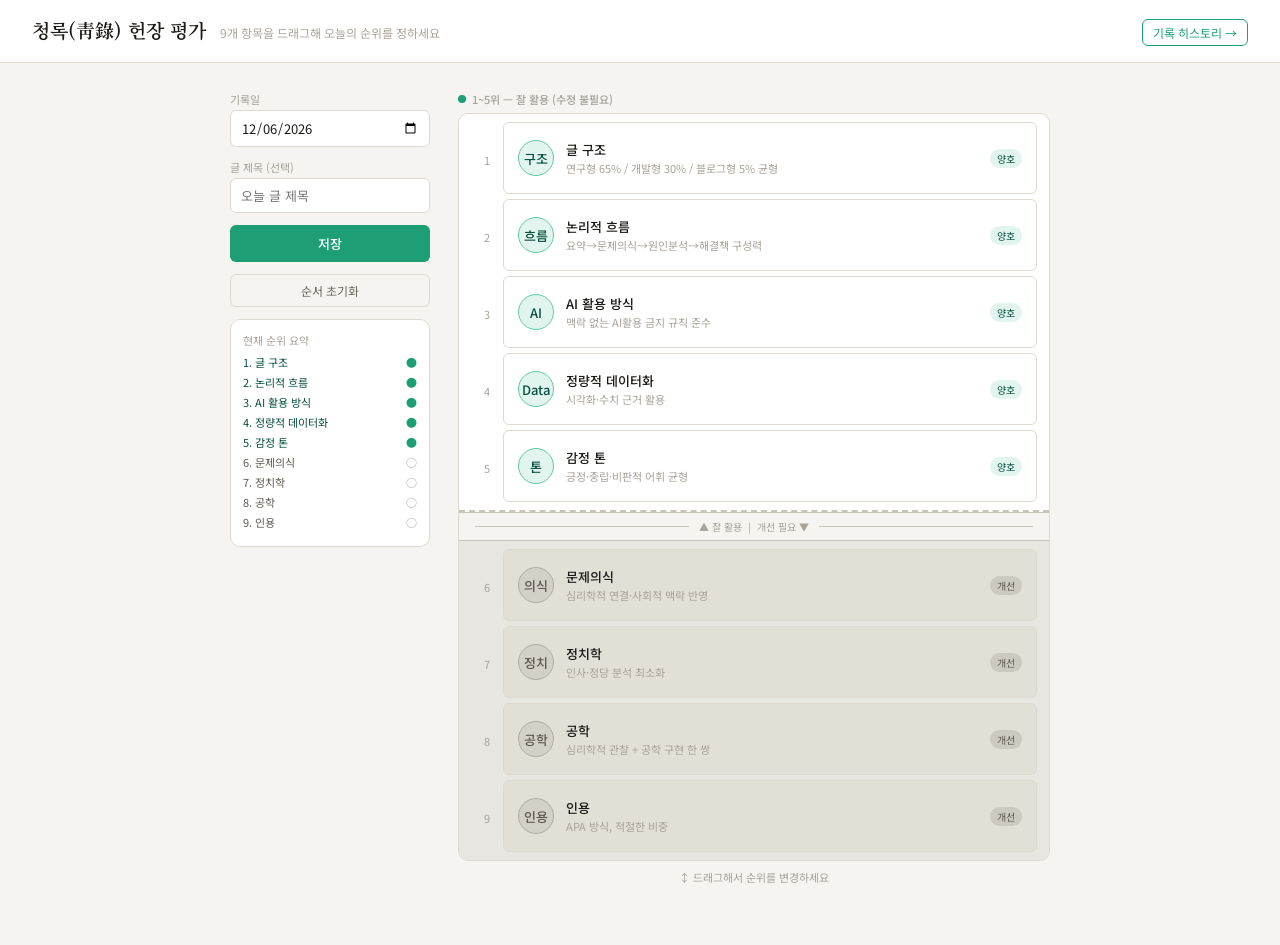
==== velog/index.html @ e528b118 "[FEAT] make interactive vertical ranking board for Velog" ====
<!DOCTYPE html>
<html lang="ko">
<head>
<meta charset="UTF-8">
<meta name="viewport" content="width=device-width, initial-scale=1.0">
<title>청록(靑錄) 헌장 평가 일지</title>
<link href="https://fonts.googleapis.com/css2?family=Noto+Serif+KR:wght@400;600&family=Noto+Sans+KR:wght@300;400;500&display=swap" rel="stylesheet">
<style>
:root {
  --bg: #f5f4f0;
  --surface-top: #ffffff;
  --surface-bot: #e8e6e0;
  --border: #ddd9d0;
  --border2: #bfb9ae;
  --text: #1c1a17;
  --text2: #6b665e;
  --text3: #a8a29a;
  --teal: #1D9E75;
  --teal-bg: #E1F5EE;
  --teal-dk: #085041;
  --gray-bg: #e2dfd7;
  --gray-dk: #5f5a52;
  --divider: #c9c4ba;
  --rank-w: 32px;
  --card-h: 72px;
  --r: 10px;
  --r-sm: 6px;
}

* { box-sizing: border-box; margin: 0; padding: 0; }

body {
  font-family: 'Noto Sans KR', sans-serif;
  background: var(--bg);
  color: var(--text);
  min-height: 100vh;
}

header {
  background: #fff;
  border-bottom: 1px solid var(--border);
  padding: 16px 32px;
  display: flex;
  align-items: baseline;
  gap: 14px;
}
header h1 {
  font-family: 'Noto Serif KR', serif;
  font-size: 19px;
  font-weight: 600;
}
header span { font-size: 12px; color: var(--text3); }
header a {
  margin-left: auto;
  font-size: 12px;
  color: var(--teal);
  text-decoration: none;
  border: 1px solid var(--teal);
  padding: 4px 10px;
  border-radius: var(--r-sm);
}
header a:hover { background: var(--teal-bg); }

.layout {
  display: flex;
  gap: 28px;
  max-width: 860px;
  margin: 0 auto;
  padding: 28px 20px 60px;
  align-items: flex-start;
}

/* ── Left: controls ── */
.sidebar {
  flex: 0 0 200px;
  display: flex;
  flex-direction: column;
  gap: 12px;
  position: sticky;
  top: 28px;
}
.sidebar label {
  font-size: 11px;
  color: var(--text3);
  display: block;
  margin-bottom: 3px;
}
.sidebar input {
  width: 100%;
  padding: 7px 10px;
  border: 1px solid var(--border);
  border-radius: var(--r-sm);
  font-size: 13px;
  font-family: 'Noto Sans KR', sans-serif;
  background: #fff;
  color: var(--text);
}
.sidebar input:focus { outline: none; border-color: var(--teal); }
.btn-save {
  width: 100%;
  padding: 9px;
  background: var(--teal);
  color: #fff;
  border: none;
  border-radius: var(--r-sm);
  font-size: 13px;
  font-weight: 500;
  font-family: 'Noto Sans KR', sans-serif;
  cursor: pointer;
  transition: background 0.12s;
}
.btn-save:hover { background: #178c64; }
.btn-save:disabled { background: var(--border2); cursor: not-allowed; }
.btn-reset {
  width: 100%;
  padding: 7px;
  background: transparent;
  color: var(--text2);
  border: 1px solid var(--border);
  border-radius: var(--r-sm);
  font-size: 12px;
  font-family: 'Noto Sans KR', sans-serif;
  cursor: pointer;
}
.btn-reset:hover { background: var(--surface-bot); }

.status {
  font-size: 11px;
  padding: 7px 10px;
  border-radius: var(--r-sm);
  display: none;
  line-height: 1.5;
}
.status.ok  { display: block; background: var(--teal-bg); color: var(--teal-dk); }
.status.err { display: block; background: #FAECE7; color: #712B13; }

.score-summary {
  background: #fff;
  border: 1px solid var(--border);
  border-radius: var(--r);
  padding: 12px;
}
.score-summary .s-label { font-size: 11px; color: var(--text3); margin-bottom: 6px; }
.score-row { display: flex; justify-content: space-between; align-items: center; margin-bottom: 4px; }
.score-name { font-size: 11px; color: var(--text2); }
.score-val  { font-size: 11px; font-weight: 500; color: var(--text); }

/* ── Right: puzzle board ── */
.board-wrap { flex: 1; min-width: 0; }

.zone-tag {
  font-size: 11px;
  font-weight: 500;
  display: flex;
  align-items: center;
  gap: 6px;
  margin-bottom: 6px;
  color: var(--text3);
}
.dot-tag {
  width: 8px; height: 8px; border-radius: 50%;
}
.dot-tag.good { background: var(--teal); }
.dot-tag.bad  { background: var(--border2); }

.board {
  border-radius: var(--r);
  overflow: hidden;
  border: 1px solid var(--border);
}

/* top zone: white */
.zone-top {
  background: var(--surface-top);
  border-bottom: 2px dashed var(--divider);
}
/* bottom zone: gray */
.zone-bot {
  background: var(--surface-bot);
}

.zone-inner {
  padding: 8px 12px;
  min-height: 10px;
}

/* Divider label */
.divider-label {
  display: flex;
  align-items: center;
  gap: 10px;
  padding: 6px 16px;
  background: var(--bg);
  border-top: 1px solid var(--divider);
  border-bottom: 1px solid var(--divider);
}
.divider-line { flex: 1; height: 1px; background: var(--divider); }
.divider-text { font-size: 10px; color: var(--text3); white-space: nowrap; }

/* rank axis on left */
.rank-row {
  display: flex;
  align-items: center;
  gap: 0;
  margin-bottom: 5px;
  position: relative;
}
.rank-row:last-child { margin-bottom: 0; }

.rank-num {
  width: var(--rank-w);
  flex-shrink: 0;
  font-size: 11px;
  color: var(--text3);
  text-align: center;
  font-variant-numeric: tabular-nums;
  padding-top: 4px;
}

/* card */
.card {
  flex: 1;
  min-height: var(--card-h);
  border-radius: var(--r-sm);
  border: 1px solid var(--border);
  background: inherit;
  padding: 10px 14px;
  cursor: grab;
  user-select: none;
  transition: border-color 0.12s, box-shadow 0.12s, transform 0.08s;
  display: flex;
  align-items: center;
  gap: 12px;
}
.card:hover { border-color: var(--border2); }
.card.dragging { opacity: 0.35; cursor: grabbing; transform: scale(0.97); }
.card.drag-over { border-color: var(--teal); box-shadow: 0 0 0 2px rgba(29,158,117,0.2); }

.zone-top .card { background: #fff; }
.zone-bot .card { background: var(--gray-bg); }

.card-orb {
  width: 36px; height: 36px;
  border-radius: 50%;
  flex-shrink: 0;
  display: flex;
  align-items: center;
  justify-content: center;
  font-size: 13px;
  font-weight: 500;
  border: 1.5px solid var(--border2);
}
.zone-top .card-orb { background: var(--teal-bg); color: var(--teal-dk); border-color: #5DCAA5; }
.zone-bot .card-orb { background: #d3d0c8; color: var(--gray-dk); border-color: #b0aba2; }

.card-text { flex: 1; min-width: 0; }
.card-name { font-size: 13px; font-weight: 500; color: var(--text); margin-bottom: 2px; }
.card-desc { font-size: 11px; color: var(--text3); line-height: 1.4; }

.card-badge {
  font-size: 10px;
  padding: 2px 7px;
  border-radius: 20px;
  white-space: nowrap;
  flex-shrink: 0;
}
.zone-top .card-badge { background: var(--teal-bg); color: var(--teal-dk); }
.zone-bot .card-badge { background: #ccc9c1; color: var(--gray-dk); }

/* ghost placeholder */
.ghost-placeholder {
  flex: 1;
  min-height: var(--card-h);
  border-radius: var(--r-sm);
  border: 1.5px dashed var(--teal);
  background: rgba(29,158,117,0.05);
}

/* hint */
.drag-hint {
  text-align: center;
  font-size: 11px;
  color: var(--text3);
  margin-top: 8px;
}
</style>
</head>
<body>

<header>
  <h1>청록(靑錄) 헌장 평가</h1>
  <span>9개 항목을 드래그해 오늘의 순위를 정하세요</span>
  <a href="history.html">기록 히스토리 →</a>
</header>

<div class="layout">

  <!-- Sidebar -->
  <div class="sidebar">
    <div>
      <label>기록일</label>
      <input type="date" id="rec-date">
    </div>
    <div>
      <label>글 제목 (선택)</label>
      <input type="text" id="rec-title" placeholder="오늘 글 제목">
    </div>
    <button class="btn-save" id="btn-save" onclick="saveRecord()">저장</button>
    <button class="btn-reset" onclick="resetOrder()">순서 초기화</button>
    <div class="status" id="status"></div>

    <div class="score-summary" id="score-summary"></div>
  </div>

  <!-- Board -->
  <div class="board-wrap">
    <div class="zone-tag">
      <span class="dot-tag good"></span> 1~5위 — 잘 활용 (수정 불필요)
    </div>

    <div class="board">
      <!-- top zone: ranks 1-5 -->
      <div class="zone-top" id="zone-top">
        <div class="zone-inner" id="inner-top"></div>
      </div>

      <!-- divider -->
      <div class="divider-label">
        <div class="divider-line"></div>
        <span class="divider-text">▲ 잘 활용 &nbsp;|&nbsp; 개선 필요 ▼</span>
        <div class="divider-line"></div>
      </div>

      <!-- bot zone: ranks 6-9 -->
      <div class="zone-bot" id="zone-bot">
        <div class="zone-inner" id="inner-bot"></div>
      </div>
    </div>

    <div class="drag-hint">↕ 드래그해서 순위를 변경하세요</div>
  </div>

</div>

<script>
const ITEMS = [
  { id:'structure',   name:'글 구조',       desc:'연구형 65% / 개발형 30% / 블로그형 5% 균형' },
  { id:'logic',       name:'논리적 흐름',    desc:'요약→문제의식→원인분석→해결책 구성력' },
  { id:'ai',          name:'AI 활용 방식',   desc:'맥락 없는 AI활용 금지 규칙 준수' },
  { id:'data',        name:'정량적 데이터화', desc:'시각화·수치 근거 활용' },
  { id:'tone',        name:'감정 톤',        desc:'긍정·중립·비판적 어휘 균형' },
  { id:'problem',     name:'문제의식',       desc:'심리학적 연결·사회적 맥락 반영' },
  { id:'politics',    name:'정치학',         desc:'인사·정당 분석 최소화' },
  { id:'engineering', name:'공학',           desc:'심리학적 관찰 + 공학 구현 한 쌍' },
  { id:'citation',    name:'인용',           desc:'APA 방식, 적절한 비중' },
];

let order = ITEMS.map(i => i.id);
let dragId = null;
let dragOverId = null;

const ABBR = {
  structure:'구조', logic:'흐름', ai:'AI', data:'Data',
  tone:'톤', problem:'의식', politics:'정치', engineering:'공학', citation:'인용'
};

/* ── render ─────────────────────────── */
function render() {
  document.getElementById('inner-top').innerHTML = '';
  document.getElementById('inner-bot').innerHTML = '';

  order.forEach((id, idx) => {
    const item = ITEMS.find(i => i.id === id);
    const rank = idx + 1;
    const isTop = rank <= 5;
    const zone = isTop ? 'top' : 'bot';
    const inner = document.getElementById('inner-' + zone);

    const row = document.createElement('div');
    row.className = 'rank-row';

    const numEl = document.createElement('div');
    numEl.className = 'rank-num';
    numEl.textContent = rank;

    const card = document.createElement('div');
    card.className = 'card';
    card.draggable = true;
    card.dataset.id = id;

    const orb = document.createElement('div');
    orb.className = 'card-orb';
    orb.textContent = ABBR[id] || id.slice(0,2);

    const txt = document.createElement('div');
    txt.className = 'card-text';
    txt.innerHTML = `<div class="card-name">${item.name}</div><div class="card-desc">${item.desc}</div>`;

    const badge = document.createElement('div');
    badge.className = 'card-badge';
    badge.textContent = isTop ? '양호' : '개선';

    card.appendChild(orb);
    card.appendChild(txt);
    card.appendChild(badge);

    /* drag events */
    card.addEventListener('dragstart', e => {
      dragId = id;
      setTimeout(() => card.classList.add('dragging'), 0);
      e.dataTransfer.effectAllowed = 'move';
    });
    card.addEventListener('dragend', () => {
      card.classList.remove('dragging');
      dragId = null;
      dragOverId = null;
      render();
    });
    card.addEventListener('dragover', e => {
      e.preventDefault();
      if (dragId && dragId !== id) {
        dragOverId = id;
        render();
      }
    });

    if (dragOverId === id && dragId && dragId !== id) {
      card.classList.add('drag-over');
    }

    card.addEventListener('drop', e => {
      e.preventDefault();
      if (!dragId || dragId === id) return;
      const fromIdx = order.indexOf(dragId);
      const toIdx   = order.indexOf(id);
      order.splice(fromIdx, 1);
      order.splice(toIdx, 0, dragId);
      dragId = null;
      dragOverId = null;
      render();
      updateSummary();
    });

    row.appendChild(numEl);
    row.appendChild(card);
    inner.appendChild(row);
  });

  updateSummary();
}

/* ── score summary ───────────────────── */
function updateSummary() {
  const el = document.getElementById('score-summary');
  el.innerHTML = `<div class="s-label">현재 순위 요약</div>` +
    order.map((id, i) => {
      const item = ITEMS.find(x => x.id === id);
      const rank = i + 1;
      const isTop = rank <= 5;
      return `<div class="score-row">
        <span class="score-name" style="color:${isTop ? 'var(--teal-dk)' : 'var(--gray-dk)'}">${rank}. ${item.name}</span>
        <span class="score-val" style="color:${isTop ? 'var(--teal)' : 'var(--text3)'}">${isTop ? '●' : '○'}</span>
      </div>`;
    }).join('');
}

/* ── save ────────────────────────────── */
async function saveRecord() {
  const date  = document.getElementById('rec-date').value;
  const title = document.getElementById('rec-title').value.trim();
  if (!date) { setStatus('날짜를 선택해 주세요.', 'err'); return; }

  const entry = {
    date, title,
    ranking: order.map((id, i) => ({
      rank: i + 1,
      id,
      name: ITEMS.find(x => x.id === id).name,
      zone: i < 5 ? 'good' : 'bad',
    })),
    savedAt: new Date().toISOString(),
  };

  const btn = document.getElementById('btn-save');
  btn.disabled = true;
  btn.textContent = '저장 중...';

  try {
    const res = await fetch('/api/records', {
      method: 'POST',
      headers: { 'Content-Type': 'application/json' },
      body: JSON.stringify(entry),
    });
    const json = await res.json();
    if (json.ok) {
      setStatus(`저장 완료 (총 ${json.total}개 기록)`, 'ok');
    } else {
      setStatus('저장 실패', 'err');
    }
  } catch(e) {
    setStatus('서버 연결 실패 — python server.py 실행 여부 확인', 'err');
  } finally {
    btn.disabled = false;
    btn.textContent = '저장';
  }
}

function setStatus(msg, type) {
  const el = document.getElementById('status');
  el.textContent = msg;
  el.className = 'status ' + type;
  if (type === 'ok') setTimeout(() => el.className = 'status', 3000);
}

function resetOrder() {
  order = ITEMS.map(i => i.id);
  render();
}

/* ── init ────────────────────────────── */
const today = new Date();
const pad = n => String(n).padStart(2, '0');
document.getElementById('rec-date').value =
  `${today.getFullYear()}-${pad(today.getMonth()+1)}-${pad(today.getDate())}`;

render();
</script>
</body>
</html>
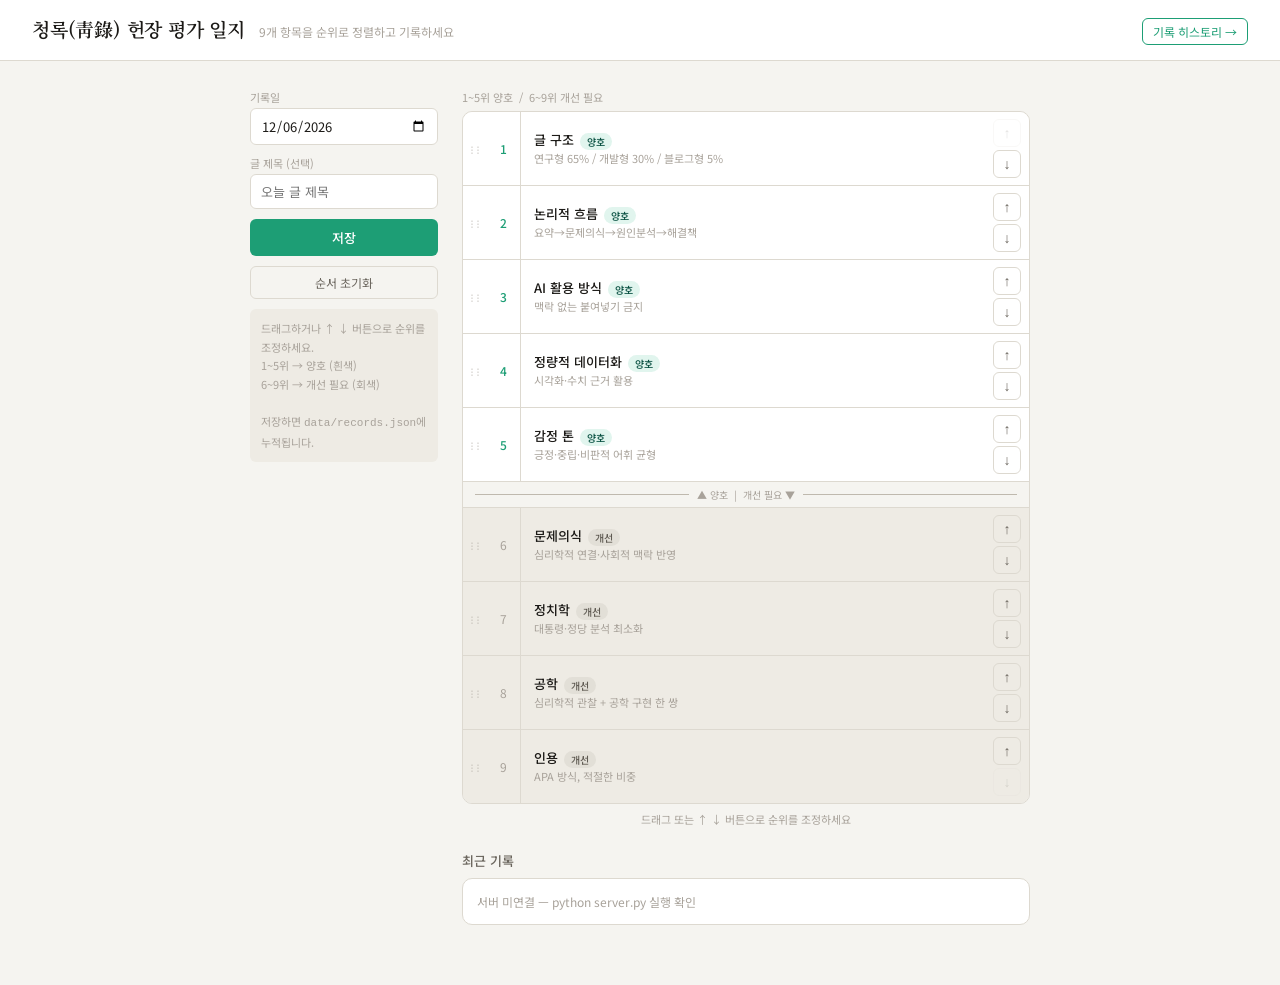
==== commit 21b06099: "[FEAT] add drag-and-drop reodering" ====
--- a/velog/index.html
+++ b/velog/index.html
@@ -1,529 +1,826 @@
-<!DOCTYPE html>
+<!doctype html>
 <html lang="ko">
-<head>
-<meta charset="UTF-8">
-<meta name="viewport" content="width=device-width, initial-scale=1.0">
-<title>청록(靑錄) 헌장 평가 일지</title>
-<link href="https://fonts.googleapis.com/css2?family=Noto+Serif+KR:wght@400;600&family=Noto+Sans+KR:wght@300;400;500&display=swap" rel="stylesheet">
-<style>
-:root {
-  --bg: #f5f4f0;
-  --surface-top: #ffffff;
-  --surface-bot: #e8e6e0;
-  --border: #ddd9d0;
-  --border2: #bfb9ae;
-  --text: #1c1a17;
-  --text2: #6b665e;
-  --text3: #a8a29a;
-  --teal: #1D9E75;
-  --teal-bg: #E1F5EE;
-  --teal-dk: #085041;
-  --gray-bg: #e2dfd7;
-  --gray-dk: #5f5a52;
-  --divider: #c9c4ba;
-  --rank-w: 32px;
-  --card-h: 72px;
-  --r: 10px;
-  --r-sm: 6px;
-}
-
-* { box-sizing: border-box; margin: 0; padding: 0; }
-
-body {
-  font-family: 'Noto Sans KR', sans-serif;
-  background: var(--bg);
-  color: var(--text);
-  min-height: 100vh;
-}
-
-header {
-  background: #fff;
-  border-bottom: 1px solid var(--border);
-  padding: 16px 32px;
-  display: flex;
-  align-items: baseline;
-  gap: 14px;
-}
-header h1 {
-  font-family: 'Noto Serif KR', serif;
-  font-size: 19px;
-  font-weight: 600;
-}
-header span { font-size: 12px; color: var(--text3); }
-header a {
-  margin-left: auto;
-  font-size: 12px;
-  color: var(--teal);
-  text-decoration: none;
-  border: 1px solid var(--teal);
-  padding: 4px 10px;
-  border-radius: var(--r-sm);
-}
-header a:hover { background: var(--teal-bg); }
-
-.layout {
-  display: flex;
-  gap: 28px;
-  max-width: 860px;
-  margin: 0 auto;
-  padding: 28px 20px 60px;
-  align-items: flex-start;
-}
-
-/* ── Left: controls ── */
-.sidebar {
-  flex: 0 0 200px;
-  display: flex;
-  flex-direction: column;
-  gap: 12px;
-  position: sticky;
-  top: 28px;
-}
-.sidebar label {
-  font-size: 11px;
-  color: var(--text3);
-  display: block;
-  margin-bottom: 3px;
-}
-.sidebar input {
-  width: 100%;
-  padding: 7px 10px;
-  border: 1px solid var(--border);
-  border-radius: var(--r-sm);
-  font-size: 13px;
-  font-family: 'Noto Sans KR', sans-serif;
-  background: #fff;
-  color: var(--text);
-}
-.sidebar input:focus { outline: none; border-color: var(--teal); }
-.btn-save {
-  width: 100%;
-  padding: 9px;
-  background: var(--teal);
-  color: #fff;
-  border: none;
-  border-radius: var(--r-sm);
-  font-size: 13px;
-  font-weight: 500;
-  font-family: 'Noto Sans KR', sans-serif;
-  cursor: pointer;
-  transition: background 0.12s;
-}
-.btn-save:hover { background: #178c64; }
-.btn-save:disabled { background: var(--border2); cursor: not-allowed; }
-.btn-reset {
-  width: 100%;
-  padding: 7px;
-  background: transparent;
-  color: var(--text2);
-  border: 1px solid var(--border);
-  border-radius: var(--r-sm);
-  font-size: 12px;
-  font-family: 'Noto Sans KR', sans-serif;
-  cursor: pointer;
-}
-.btn-reset:hover { background: var(--surface-bot); }
-
-.status {
-  font-size: 11px;
-  padding: 7px 10px;
-  border-radius: var(--r-sm);
-  display: none;
-  line-height: 1.5;
-}
-.status.ok  { display: block; background: var(--teal-bg); color: var(--teal-dk); }
-.status.err { display: block; background: #FAECE7; color: #712B13; }
-
-.score-summary {
-  background: #fff;
-  border: 1px solid var(--border);
-  border-radius: var(--r);
-  padding: 12px;
-}
-.score-summary .s-label { font-size: 11px; color: var(--text3); margin-bottom: 6px; }
-.score-row { display: flex; justify-content: space-between; align-items: center; margin-bottom: 4px; }
-.score-name { font-size: 11px; color: var(--text2); }
-.score-val  { font-size: 11px; font-weight: 500; color: var(--text); }
-
-/* ── Right: puzzle board ── */
-.board-wrap { flex: 1; min-width: 0; }
-
-.zone-tag {
-  font-size: 11px;
-  font-weight: 500;
-  display: flex;
-  align-items: center;
-  gap: 6px;
-  margin-bottom: 6px;
-  color: var(--text3);
-}
-.dot-tag {
-  width: 8px; height: 8px; border-radius: 50%;
-}
-.dot-tag.good { background: var(--teal); }
-.dot-tag.bad  { background: var(--border2); }
-
-.board {
-  border-radius: var(--r);
-  overflow: hidden;
-  border: 1px solid var(--border);
-}
-
-/* top zone: white */
-.zone-top {
-  background: var(--surface-top);
-  border-bottom: 2px dashed var(--divider);
-}
-/* bottom zone: gray */
-.zone-bot {
-  background: var(--surface-bot);
-}
-
-.zone-inner {
-  padding: 8px 12px;
-  min-height: 10px;
-}
-
-/* Divider label */
-.divider-label {
-  display: flex;
-  align-items: center;
-  gap: 10px;
-  padding: 6px 16px;
-  background: var(--bg);
-  border-top: 1px solid var(--divider);
-  border-bottom: 1px solid var(--divider);
-}
-.divider-line { flex: 1; height: 1px; background: var(--divider); }
-.divider-text { font-size: 10px; color: var(--text3); white-space: nowrap; }
-
-/* rank axis on left */
-.rank-row {
-  display: flex;
-  align-items: center;
-  gap: 0;
-  margin-bottom: 5px;
-  position: relative;
-}
-.rank-row:last-child { margin-bottom: 0; }
-
-.rank-num {
-  width: var(--rank-w);
-  flex-shrink: 0;
-  font-size: 11px;
-  color: var(--text3);
-  text-align: center;
-  font-variant-numeric: tabular-nums;
-  padding-top: 4px;
-}
-
-/* card */
-.card {
-  flex: 1;
-  min-height: var(--card-h);
-  border-radius: var(--r-sm);
-  border: 1px solid var(--border);
-  background: inherit;
-  padding: 10px 14px;
-  cursor: grab;
-  user-select: none;
-  transition: border-color 0.12s, box-shadow 0.12s, transform 0.08s;
-  display: flex;
-  align-items: center;
-  gap: 12px;
-}
-.card:hover { border-color: var(--border2); }
-.card.dragging { opacity: 0.35; cursor: grabbing; transform: scale(0.97); }
-.card.drag-over { border-color: var(--teal); box-shadow: 0 0 0 2px rgba(29,158,117,0.2); }
-
-.zone-top .card { background: #fff; }
-.zone-bot .card { background: var(--gray-bg); }
-
-.card-orb {
-  width: 36px; height: 36px;
-  border-radius: 50%;
-  flex-shrink: 0;
-  display: flex;
-  align-items: center;
-  justify-content: center;
-  font-size: 13px;
-  font-weight: 500;
-  border: 1.5px solid var(--border2);
-}
-.zone-top .card-orb { background: var(--teal-bg); color: var(--teal-dk); border-color: #5DCAA5; }
-.zone-bot .card-orb { background: #d3d0c8; color: var(--gray-dk); border-color: #b0aba2; }
-
-.card-text { flex: 1; min-width: 0; }
-.card-name { font-size: 13px; font-weight: 500; color: var(--text); margin-bottom: 2px; }
-.card-desc { font-size: 11px; color: var(--text3); line-height: 1.4; }
-
-.card-badge {
-  font-size: 10px;
-  padding: 2px 7px;
-  border-radius: 20px;
-  white-space: nowrap;
-  flex-shrink: 0;
-}
-.zone-top .card-badge { background: var(--teal-bg); color: var(--teal-dk); }
-.zone-bot .card-badge { background: #ccc9c1; color: var(--gray-dk); }
-
-/* ghost placeholder */
-.ghost-placeholder {
-  flex: 1;
-  min-height: var(--card-h);
-  border-radius: var(--r-sm);
-  border: 1.5px dashed var(--teal);
-  background: rgba(29,158,117,0.05);
-}
-
-/* hint */
-.drag-hint {
-  text-align: center;
-  font-size: 11px;
-  color: var(--text3);
-  margin-top: 8px;
-}
-</style>
-</head>
-<body>
-
-<header>
-  <h1>청록(靑錄) 헌장 평가</h1>
-  <span>9개 항목을 드래그해 오늘의 순위를 정하세요</span>
-  <a href="history.html">기록 히스토리 →</a>
-</header>
-
-<div class="layout">
-
-  <!-- Sidebar -->
-  <div class="sidebar">
-    <div>
-      <label>기록일</label>
-      <input type="date" id="rec-date">
-    </div>
-    <div>
-      <label>글 제목 (선택)</label>
-      <input type="text" id="rec-title" placeholder="오늘 글 제목">
-    </div>
-    <button class="btn-save" id="btn-save" onclick="saveRecord()">저장</button>
-    <button class="btn-reset" onclick="resetOrder()">순서 초기화</button>
-    <div class="status" id="status"></div>
-
-    <div class="score-summary" id="score-summary"></div>
-  </div>
-
-  <!-- Board -->
-  <div class="board-wrap">
-    <div class="zone-tag">
-      <span class="dot-tag good"></span> 1~5위 — 잘 활용 (수정 불필요)
-    </div>
-
-    <div class="board">
-      <!-- top zone: ranks 1-5 -->
-      <div class="zone-top" id="zone-top">
-        <div class="zone-inner" id="inner-top"></div>
+  <head>
+    <meta charset="UTF-8" />
+    <meta name="viewport" content="width=device-width, initial-scale=1.0" />
+    <title>청록(靑錄) 헌장 평가 일지</title>
+    <link
+      href="https://fonts.googleapis.com/css2?family=Noto+Serif+KR:wght@400;600&family=Noto+Sans+KR:wght@300;400;500&display=swap"
+      rel="stylesheet"
+    />
+    <style>
+      :root {
+        --bg: #f5f4f0;
+        --sur: #ffffff;
+        --sur2: #eeebe4;
+        --bd: #ddd9d0;
+        --bd2: #bfb9ae;
+        --tx: #1c1a17;
+        --tx2: #6b665e;
+        --tx3: #a8a29a;
+        --teal: #1d9e75;
+        --teal-bg: #e1f5ee;
+        --teal-dk: #085041;
+        --r: 10px;
+        --rs: 6px;
+      }
+      * {
+        box-sizing: border-box;
+        margin: 0;
+        padding: 0;
+      }
+      body {
+        font-family: "Noto Sans KR", sans-serif;
+        background: var(--bg);
+        color: var(--tx);
+        min-height: 100vh;
+      }
+
+      /* header */
+      header {
+        background: var(--sur);
+        border-bottom: 1px solid var(--bd);
+        padding: 15px 32px;
+        display: flex;
+        align-items: baseline;
+        gap: 14px;
+      }
+      header h1 {
+        font-family: "Noto Serif KR", serif;
+        font-size: 19px;
+        font-weight: 600;
+        letter-spacing: -0.2px;
+      }
+      header .sub {
+        font-size: 12px;
+        color: var(--tx3);
+      }
+      header nav {
+        margin-left: auto;
+        display: flex;
+        gap: 8px;
+      }
+      header nav a {
+        font-size: 12px;
+        color: var(--teal);
+        text-decoration: none;
+        border: 1px solid var(--teal);
+        padding: 4px 10px;
+        border-radius: var(--rs);
+      }
+      header nav a:hover {
+        background: var(--teal-bg);
+      }
+
+      /* layout */
+      .layout {
+        display: flex;
+        gap: 24px;
+        max-width: 820px;
+        margin: 0 auto;
+        padding: 28px 20px 60px;
+        align-items: flex-start;
+      }
+
+      /* sidebar */
+      .side {
+        flex: 0 0 188px;
+        display: flex;
+        flex-direction: column;
+        gap: 10px;
+        position: sticky;
+        top: 24px;
+      }
+      .side label {
+        font-size: 11px;
+        color: var(--tx3);
+        display: block;
+        margin-bottom: 3px;
+      }
+      .side input {
+        width: 100%;
+        padding: 7px 10px;
+        border: 1px solid var(--bd);
+        border-radius: var(--rs);
+        font-size: 13px;
+        font-family: "Noto Sans KR", sans-serif;
+        background: var(--sur);
+        color: var(--tx);
+      }
+      .side input:focus {
+        outline: none;
+        border-color: var(--teal);
+      }
+      .btn-save {
+        width: 100%;
+        padding: 9px;
+        background: var(--teal);
+        color: #fff;
+        border: none;
+        border-radius: var(--rs);
+        font-size: 13px;
+        font-weight: 500;
+        font-family: "Noto Sans KR", sans-serif;
+        cursor: pointer;
+        transition: background 0.12s;
+      }
+      .btn-save:hover {
+        background: #178c64;
+      }
+      .btn-save:disabled {
+        background: var(--bd2);
+        cursor: not-allowed;
+      }
+      .btn-reset {
+        width: 100%;
+        padding: 7px;
+        background: transparent;
+        color: var(--tx2);
+        border: 1px solid var(--bd);
+        border-radius: var(--rs);
+        font-size: 12px;
+        font-family: "Noto Sans KR", sans-serif;
+        cursor: pointer;
+      }
+      .btn-reset:hover {
+        background: var(--sur2);
+      }
+      .stat {
+        font-size: 11px;
+        padding: 7px 10px;
+        border-radius: var(--rs);
+        display: none;
+        line-height: 1.6;
+      }
+      .stat.ok {
+        display: block;
+        background: var(--teal-bg);
+        color: var(--teal-dk);
+      }
+      .stat.err {
+        display: block;
+        background: #faece7;
+        color: #712b13;
+      }
+      .side-note {
+        font-size: 11px;
+        color: var(--tx3);
+        line-height: 1.7;
+        background: var(--sur2);
+        border-radius: var(--rs);
+        padding: 10px 11px;
+      }
+
+      /* board */
+      .board-col {
+        flex: 1;
+        min-width: 0;
+      }
+      .zone-hint {
+        font-size: 11px;
+        color: var(--tx3);
+        margin-bottom: 6px;
+      }
+
+      .lst {
+        border-radius: var(--r);
+        overflow: hidden;
+        border: 1px solid var(--bd);
+      }
+
+      /* row */
+      .irow {
+        display: flex;
+        align-items: center;
+        border-bottom: 1px solid var(--bd);
+        cursor: grab;
+        transition:
+          background 0.1s,
+          box-shadow 0.1s,
+          opacity 0.1s;
+        user-select: none;
+      }
+      .irow:last-child {
+        border-bottom: none;
+      }
+      .irow.tp {
+        background: var(--sur);
+      }
+      .irow.bt {
+        background: var(--sur2);
+      }
+
+      /* drag state */
+      .irow.dragging {
+        opacity: 0.4;
+        cursor: grabbing;
+      }
+      .irow.drag-over {
+        box-shadow: inset 0 2px 0 var(--teal);
+      }
+
+      /* drag handle */
+      .drag-handle {
+        width: 24px;
+        flex-shrink: 0;
+        display: flex;
+        align-items: center;
+        justify-content: center;
+        align-self: stretch;
+        cursor: grab;
+        color: var(--tx3);
+        font-size: 12px;
+        opacity: 0.4;
+        transition: opacity 0.1s;
+      }
+      .irow:hover .drag-handle {
+        opacity: 0.8;
+      }
+
+      .rk-col {
+        width: 34px;
+        flex-shrink: 0;
+        font-size: 12px;
+        font-variant-numeric: tabular-nums;
+        align-self: stretch;
+        display: flex;
+        align-items: center;
+        justify-content: center;
+        border-right: 1px solid var(--bd);
+      }
+      .irow.tp .rk-col {
+        color: var(--teal);
+        font-weight: 500;
+      }
+      .irow.bt .rk-col {
+        color: var(--tx3);
+      }
+
+      .card-body {
+        flex: 1;
+        padding: 10px 13px;
+        min-width: 0;
+      }
+      .card-name {
+        font-size: 13px;
+        font-weight: 500;
+        color: var(--tx);
+        margin-bottom: 2px;
+      }
+      .card-desc {
+        font-size: 11px;
+        color: var(--tx3);
+        line-height: 1.4;
+      }
+      .badge {
+        font-size: 10px;
+        padding: 1px 7px;
+        border-radius: 20px;
+        margin-left: 6px;
+        vertical-align: middle;
+      }
+      .bg {
+        background: var(--teal-bg);
+        color: var(--teal-dk);
+      }
+      .bbd {
+        background: #e2dfd7;
+        color: #5f5a52;
+      }
+
+      .arr-col {
+        display: flex;
+        flex-direction: column;
+        gap: 3px;
+        padding: 7px 8px;
+        flex-shrink: 0;
+      }
+      .arr {
+        width: 28px;
+        height: 28px;
+        border-radius: var(--rs);
+        border: 1px solid var(--bd);
+        background: transparent;
+        cursor: pointer;
+        display: flex;
+        align-items: center;
+        justify-content: center;
+        color: var(--tx2);
+        font-size: 14px;
+        line-height: 1;
+        transition:
+          background 0.1s,
+          border-color 0.1s;
+      }
+      .arr:hover:not(:disabled) {
+        background: var(--sur2);
+        border-color: var(--bd2);
+      }
+      .arr:active:not(:disabled) {
+        transform: scale(0.9);
+      }
+      .arr:disabled {
+        opacity: 0.18;
+        cursor: default;
+        pointer-events: none;
+      }
+
+      /* divider */
+      .dvb {
+        display: flex;
+        align-items: center;
+        gap: 8px;
+        padding: 5px 12px;
+        border-bottom: 1px solid var(--bd);
+        background: var(--bg);
+        /* 드래그 타깃 아님 */
+        pointer-events: none;
+      }
+      .dvl {
+        flex: 1;
+        height: 1px;
+        background: var(--bd2);
+      }
+      .dvt {
+        font-size: 10px;
+        color: var(--tx3);
+        white-space: nowrap;
+      }
+
+      /* hint */
+      .drag-hint {
+        font-size: 11px;
+        color: var(--tx3);
+        text-align: center;
+        margin-top: 7px;
+      }
+
+      /* history */
+      .hist-wrap {
+        margin-top: 1.5rem;
+      }
+      .hist-title {
+        font-size: 13px;
+        font-weight: 500;
+        color: var(--tx2);
+        margin-bottom: 8px;
+      }
+      .hist-box {
+        background: var(--sur);
+        border: 1px solid var(--bd);
+        border-radius: var(--r);
+        overflow: hidden;
+      }
+      .hrow {
+        display: flex;
+        align-items: flex-start;
+        gap: 12px;
+        padding: 9px 14px;
+        border-bottom: 1px solid var(--bd);
+        font-size: 11px;
+      }
+      .hrow:last-child {
+        border-bottom: none;
+      }
+      .hd {
+        min-width: 86px;
+        color: var(--tx3);
+        line-height: 1.7;
+      }
+      .htt {
+        font-size: 12px;
+        font-weight: 500;
+        color: var(--tx);
+        margin-bottom: 4px;
+      }
+      .chips {
+        display: flex;
+        flex-wrap: wrap;
+        gap: 3px;
+      }
+      .chip {
+        padding: 1px 7px;
+        border-radius: 20px;
+        font-size: 10px;
+      }
+      .cg {
+        background: var(--teal-bg);
+        color: var(--teal-dk);
+      }
+      .cb {
+        background: #e2dfd7;
+        color: #5f5a52;
+      }
+      .hempty {
+        padding: 14px;
+        font-size: 12px;
+        color: var(--tx3);
+      }
+
+      @media (max-width: 600px) {
+        .layout {
+          flex-direction: column;
+          padding: 14px 12px 48px;
+        }
+        .side {
+          flex: none;
+          width: 100%;
+          position: static;
+          flex-direction: row;
+          flex-wrap: wrap;
+        }
+        .side input {
+          width: auto;
+          flex: 1;
+        }
+        .btn-save,
+        .btn-reset {
+          width: auto;
+          flex: 1;
+        }
+      }
+    </style>
+  </head>
+  <body>
+    <header>
+      <h1>청록(靑錄) 헌장 평가 일지</h1>
+      <span class="sub">9개 항목을 순위로 정렬하고 기록하세요</span>
+      <nav>
+        <a href="history.html">기록 히스토리 →</a>
+      </nav>
+    </header>
+
+    <div class="layout">
+      <!-- 사이드바 -->
+      <div class="side">
+        <div>
+          <label>기록일</label>
+          <input type="date" id="rec-date" />
+        </div>
+        <div>
+          <label>글 제목 (선택)</label>
+          <input type="text" id="rec-title" placeholder="오늘 글 제목" />
+        </div>
+        <button class="btn-save" id="btn-save" onclick="saveRecord()">
+          저장
+        </button>
+        <button class="btn-reset" onclick="resetOrder()">순서 초기화</button>
+        <div class="stat" id="stat"></div>
+        <div class="side-note">
+          드래그하거나 ↑ ↓ 버튼으로 순위를 조정하세요.<br />
+          1~5위 → 양호 (흰색)<br />
+          6~9위 → 개선 필요 (회색)<br /><br />
+          저장하면 <code>data/records.json</code>에 누적됩니다.
+        </div>
       </div>
 
-      <!-- divider -->
-      <div class="divider-label">
-        <div class="divider-line"></div>
-        <span class="divider-text">▲ 잘 활용 &nbsp;|&nbsp; 개선 필요 ▼</span>
-        <div class="divider-line"></div>
-      </div>
-
-      <!-- bot zone: ranks 6-9 -->
-      <div class="zone-bot" id="zone-bot">
-        <div class="zone-inner" id="inner-bot"></div>
+      <!-- 보드 -->
+      <div class="board-col">
+        <div class="zone-hint">1~5위 양호 &nbsp;/&nbsp; 6~9위 개선 필요</div>
+        <div class="lst" id="lst"></div>
+        <div class="drag-hint">드래그 또는 ↑ ↓ 버튼으로 순위를 조정하세요</div>
+
+        <div class="hist-wrap">
+          <div class="hist-title">최근 기록</div>
+          <div class="hist-box" id="hist"></div>
+        </div>
       </div>
     </div>
 
-    <div class="drag-hint">↕ 드래그해서 순위를 변경하세요</div>
-  </div>
-
-</div>
-
-<script>
-const ITEMS = [
-  { id:'structure',   name:'글 구조',       desc:'연구형 65% / 개발형 30% / 블로그형 5% 균형' },
-  { id:'logic',       name:'논리적 흐름',    desc:'요약→문제의식→원인분석→해결책 구성력' },
-  { id:'ai',          name:'AI 활용 방식',   desc:'맥락 없는 AI활용 금지 규칙 준수' },
-  { id:'data',        name:'정량적 데이터화', desc:'시각화·수치 근거 활용' },
-  { id:'tone',        name:'감정 톤',        desc:'긍정·중립·비판적 어휘 균형' },
-  { id:'problem',     name:'문제의식',       desc:'심리학적 연결·사회적 맥락 반영' },
-  { id:'politics',    name:'정치학',         desc:'인사·정당 분석 최소화' },
-  { id:'engineering', name:'공학',           desc:'심리학적 관찰 + 공학 구현 한 쌍' },
-  { id:'citation',    name:'인용',           desc:'APA 방식, 적절한 비중' },
-];
-
-let order = ITEMS.map(i => i.id);
-let dragId = null;
-let dragOverId = null;
-
-const ABBR = {
-  structure:'구조', logic:'흐름', ai:'AI', data:'Data',
-  tone:'톤', problem:'의식', politics:'정치', engineering:'공학', citation:'인용'
-};
-
-/* ── render ─────────────────────────── */
-function render() {
-  document.getElementById('inner-top').innerHTML = '';
-  document.getElementById('inner-bot').innerHTML = '';
-
-  order.forEach((id, idx) => {
-    const item = ITEMS.find(i => i.id === id);
-    const rank = idx + 1;
-    const isTop = rank <= 5;
-    const zone = isTop ? 'top' : 'bot';
-    const inner = document.getElementById('inner-' + zone);
-
-    const row = document.createElement('div');
-    row.className = 'rank-row';
-
-    const numEl = document.createElement('div');
-    numEl.className = 'rank-num';
-    numEl.textContent = rank;
-
-    const card = document.createElement('div');
-    card.className = 'card';
-    card.draggable = true;
-    card.dataset.id = id;
-
-    const orb = document.createElement('div');
-    orb.className = 'card-orb';
-    orb.textContent = ABBR[id] || id.slice(0,2);
-
-    const txt = document.createElement('div');
-    txt.className = 'card-text';
-    txt.innerHTML = `<div class="card-name">${item.name}</div><div class="card-desc">${item.desc}</div>`;
-
-    const badge = document.createElement('div');
-    badge.className = 'card-badge';
-    badge.textContent = isTop ? '양호' : '개선';
-
-    card.appendChild(orb);
-    card.appendChild(txt);
-    card.appendChild(badge);
-
-    /* drag events */
-    card.addEventListener('dragstart', e => {
-      dragId = id;
-      setTimeout(() => card.classList.add('dragging'), 0);
-      e.dataTransfer.effectAllowed = 'move';
-    });
-    card.addEventListener('dragend', () => {
-      card.classList.remove('dragging');
-      dragId = null;
-      dragOverId = null;
+    <script>
+      var ITEMS = [
+        {
+          id: "structure",
+          name: "글 구조",
+          desc: "연구형 65% / 개발형 30% / 블로그형 5%",
+        },
+        {
+          id: "logic",
+          name: "논리적 흐름",
+          desc: "요약→문제의식→원인분석→해결책",
+        },
+        { id: "ai", name: "AI 활용 방식", desc: "맥락 없는 붙여넣기 금지" },
+        { id: "data", name: "정량적 데이터화", desc: "시각화·수치 근거 활용" },
+        { id: "tone", name: "감정 톤", desc: "긍정·중립·비판적 어휘 균형" },
+        {
+          id: "problem",
+          name: "문제의식",
+          desc: "심리학적 연결·사회적 맥락 반영",
+        },
+        { id: "politics", name: "정치학", desc: "대통령·정당 분석 최소화" },
+        {
+          id: "engineering",
+          name: "공학",
+          desc: "심리학적 관찰 + 공학 구현 한 쌍",
+        },
+        { id: "citation", name: "인용", desc: "APA 방식, 적절한 비중" },
+      ];
+
+      var order = ITEMS.map(function (i) {
+        return i.id;
+      });
+
+      function getItem(id) {
+        for (var i = 0; i < ITEMS.length; i++) {
+          if (ITEMS[i].id === id) return ITEMS[i];
+        }
+        return null;
+      }
+
+      /* ── drag and drop state ── */
+      var dragSrcIdx = null;
+
+      function onDragStart(e, idx) {
+        dragSrcIdx = idx;
+        e.dataTransfer.effectAllowed = "move";
+        e.dataTransfer.setData("text/plain", idx);
+        /* slight delay before setting opacity (prevents Chrome flicker) */
+        setTimeout(function () {
+          var rows = document.querySelectorAll(".irow[data-idx]");
+          rows.forEach(function (r) {
+            if (parseInt(r.dataset.idx) === idx) r.classList.add("dragging");
+          });
+        }, 0);
+      }
+
+      function onDragOver(e, idx) {
+        e.preventDefault();
+        e.dataTransfer.dropEffect = "move";
+        /* show drag-over state */
+        document.querySelectorAll(".irow[data-idx]").forEach(function (r) {
+          r.classList.remove("drag-over");
+        });
+        var rows = document.querySelectorAll(".irow[data-idx]");
+        rows.forEach(function (r) {
+          if (parseInt(r.dataset.idx) === idx) r.classList.add("drag-over");
+        });
+      }
+
+      function onDragEnd() {
+        document.querySelectorAll(".irow[data-idx]").forEach(function (r) {
+          r.classList.remove("dragging", "drag-over");
+        });
+        dragSrcIdx = null;
+      }
+
+      function onDrop(e, targetIdx) {
+        e.preventDefault();
+        if (dragSrcIdx === null || dragSrcIdx === targetIdx) {
+          onDragEnd();
+          return;
+        }
+
+        /* reorder array */
+        var moved = order.splice(dragSrcIdx, 1)[0];
+        order.splice(targetIdx, 0, moved);
+
+        onDragEnd();
+        render();
+      }
+
+      /* ── render ── */
+      function render() {
+        var lst = document.getElementById("lst");
+        lst.innerHTML = "";
+
+        for (var idx = 0; idx < order.length; idx++) {
+          var id = order[idx];
+          var item = getItem(id);
+          var rank = idx + 1;
+          var isTop = rank <= 5;
+
+          /* divider line */
+          if (rank === 6) {
+            var dv = document.createElement("div");
+            dv.className = "dvb";
+            dv.innerHTML =
+              '<div class="dvl"></div><span class="dvt">▲ 양호 &nbsp;|&nbsp; 개선 필요 ▼</span><div class="dvl"></div>';
+            lst.appendChild(dv);
+          }
+
+          var row = document.createElement("div");
+          row.className = "irow " + (isTop ? "tp" : "bt");
+          row.setAttribute("draggable", "true");
+          row.dataset.idx = idx;
+
+          /* bind drag events (IIFE to capture idx) */
+          (function (i) {
+            row.addEventListener("dragstart", function (e) {
+              onDragStart(e, i);
+            });
+            row.addEventListener("dragover", function (e) {
+              onDragOver(e, i);
+            });
+            row.addEventListener("dragleave", function () {
+              row.classList.remove("drag-over");
+            });
+            row.addEventListener("dragend", onDragEnd);
+            row.addEventListener("drop", function (e) {
+              onDrop(e, i);
+            });
+          })(idx);
+
+          /* drag handle icon */
+          var handle = document.createElement("div");
+          handle.className = "drag-handle";
+          handle.innerHTML = "&#8942;&#8942;"; /* ⋮⋮ */
+          handle.title = "드래그로 이동";
+
+          /* ranking number */
+          var rk = document.createElement("div");
+          rk.className = "rk-col";
+          rk.textContent = rank;
+
+          /* card body */
+          var body = document.createElement("div");
+          body.className = "card-body";
+          body.innerHTML =
+            '<div class="card-name">' +
+            item.name +
+            '<span class="badge ' +
+            (isTop ? "bg" : "bbd") +
+            '">' +
+            (isTop ? "양호" : "개선") +
+            "</span>" +
+            "</div>" +
+            '<div class="card-desc">' +
+            item.desc +
+            "</div>";
+
+          /* button column (as is) */
+          var ac = document.createElement("div");
+          ac.className = "arr-col";
+
+          var up = document.createElement("button");
+          up.className = "arr";
+          up.setAttribute("aria-label", item.name + " 위로");
+          up.innerHTML = "&#8593;";
+          if (idx === 0) up.disabled = true;
+          (function (i) {
+            up.onclick = function (e) {
+              e.stopPropagation();
+              var t = order[i - 1];
+              order[i - 1] = order[i];
+              order[i] = t;
+              render();
+            };
+          })(idx);
+
+          var dn = document.createElement("button");
+          dn.className = "arr";
+          dn.setAttribute("aria-label", item.name + " 아래로");
+          dn.innerHTML = "&#8595;";
+          if (idx === order.length - 1) dn.disabled = true;
+          (function (i) {
+            dn.onclick = function (e) {
+              e.stopPropagation();
+              var t = order[i + 1];
+              order[i + 1] = order[i];
+              order[i] = t;
+              render();
+            };
+          })(idx);
+
+          ac.appendChild(up);
+          ac.appendChild(dn);
+
+          row.appendChild(handle);
+          row.appendChild(rk);
+          row.appendChild(body);
+          row.appendChild(ac);
+          lst.appendChild(row);
+        }
+      }
+
+      //* save / history (as is) */
+      async function saveRecord() {
+        var date = document.getElementById("rec-date").value;
+        var title = document.getElementById("rec-title").value.trim();
+        if (!date) {
+          setStat("날짜를 선택해 주세요.", "err");
+          return;
+        }
+
+        var ranking = [];
+        for (var i = 0; i < order.length; i++) {
+          var item = getItem(order[i]);
+          ranking.push({
+            rank: i + 1,
+            id: order[i],
+            name: item.name,
+            zone: i < 5 ? "good" : "bad",
+          });
+        }
+        var entry = {
+          date: date,
+          title: title,
+          ranking: ranking,
+          savedAt: new Date().toISOString(),
+        };
+
+        var btn = document.getElementById("btn-save");
+        btn.disabled = true;
+        btn.textContent = "저장 중...";
+
+        try {
+          var res = await fetch("/api/records", {
+            method: "POST",
+            headers: { "Content-Type": "application/json" },
+            body: JSON.stringify(entry),
+          });
+          var json = await res.json();
+          if (json.ok) {
+            setStat("저장 완료 (누적 " + json.total + "개)", "ok");
+            loadHist();
+          } else {
+            setStat("저장 실패", "err");
+          }
+        } catch (e) {
+          setStat("서버 미연결 — python server.py 실행 확인", "err");
+        }
+
+        btn.disabled = false;
+        btn.textContent = "저장";
+      }
+
+      function setStat(msg, type) {
+        var el = document.getElementById("stat");
+        el.textContent = msg;
+        el.className = "stat " + type;
+        if (type === "ok")
+          setTimeout(function () {
+            el.className = "stat";
+          }, 3000);
+      }
+
+      function resetOrder() {
+        order = ITEMS.map(function (i) {
+          return i.id;
+        });
+        render();
+      }
+
+      async function loadHist() {
+        var el = document.getElementById("hist");
+        try {
+          var res = await fetch("/api/records");
+          var recs = await res.json();
+          if (!recs.length) {
+            el.innerHTML =
+              '<div class="hempty">아직 저장된 기록이 없습니다.</div>';
+            return;
+          }
+          var recent = recs.slice().reverse().slice(0, 8);
+          var html = "";
+          for (var i = 0; i < recent.length; i++) {
+            var r = recent[i];
+            var ranking = r.ranking || [];
+            var gc = "",
+              bc = "";
+            for (var j = 0; j < ranking.length; j++) {
+              var x = ranking[j];
+              if (x.zone === "good")
+                gc +=
+                  '<span class="chip cg">' + x.rank + ". " + x.name + "</span>";
+              else
+                bc +=
+                  '<span class="chip cb">' + x.rank + ". " + x.name + "</span>";
+            }
+            html +=
+              '<div class="hrow">' +
+              '<div class="hd">' +
+              r.date +
+              "</div>" +
+              "<div>" +
+              (r.title ? '<div class="htt">' + r.title + "</div>" : "") +
+              '<div class="chips">' +
+              gc +
+              bc +
+              "</div>" +
+              "</div>" +
+              "</div>";
+          }
+          el.innerHTML = html;
+        } catch (e) {
+          el.innerHTML =
+            '<div class="hempty">서버 미연결 — python server.py 실행 확인</div>';
+        }
+      }
+
+      /* ── 초기화 ── */
+      var today = new Date();
+      var pad = function (n) {
+        return String(n).padStart(2, "0");
+      };
+      document.getElementById("rec-date").value =
+        today.getFullYear() +
+        "-" +
+        pad(today.getMonth() + 1) +
+        "-" +
+        pad(today.getDate());
+
       render();
-    });
-    card.addEventListener('dragover', e => {
-      e.preventDefault();
-      if (dragId && dragId !== id) {
-        dragOverId = id;
-        render();
-      }
-    });
-
-    if (dragOverId === id && dragId && dragId !== id) {
-      card.classList.add('drag-over');
-    }
-
-    card.addEventListener('drop', e => {
-      e.preventDefault();
-      if (!dragId || dragId === id) return;
-      const fromIdx = order.indexOf(dragId);
-      const toIdx   = order.indexOf(id);
-      order.splice(fromIdx, 1);
-      order.splice(toIdx, 0, dragId);
-      dragId = null;
-      dragOverId = null;
-      render();
-      updateSummary();
-    });
-
-    row.appendChild(numEl);
-    row.appendChild(card);
-    inner.appendChild(row);
-  });
-
-  updateSummary();
-}
-
-/* ── score summary ───────────────────── */
-function updateSummary() {
-  const el = document.getElementById('score-summary');
-  el.innerHTML = `<div class="s-label">현재 순위 요약</div>` +
-    order.map((id, i) => {
-      const item = ITEMS.find(x => x.id === id);
-      const rank = i + 1;
-      const isTop = rank <= 5;
-      return `<div class="score-row">
-        <span class="score-name" style="color:${isTop ? 'var(--teal-dk)' : 'var(--gray-dk)'}">${rank}. ${item.name}</span>
-        <span class="score-val" style="color:${isTop ? 'var(--teal)' : 'var(--text3)'}">${isTop ? '●' : '○'}</span>
-      </div>`;
-    }).join('');
-}
-
-/* ── save ────────────────────────────── */
-async function saveRecord() {
-  const date  = document.getElementById('rec-date').value;
-  const title = document.getElementById('rec-title').value.trim();
-  if (!date) { setStatus('날짜를 선택해 주세요.', 'err'); return; }
-
-  const entry = {
-    date, title,
-    ranking: order.map((id, i) => ({
-      rank: i + 1,
-      id,
-      name: ITEMS.find(x => x.id === id).name,
-      zone: i < 5 ? 'good' : 'bad',
-    })),
-    savedAt: new Date().toISOString(),
-  };
-
-  const btn = document.getElementById('btn-save');
-  btn.disabled = true;
-  btn.textContent = '저장 중...';
-
-  try {
-    const res = await fetch('/api/records', {
-      method: 'POST',
-      headers: { 'Content-Type': 'application/json' },
-      body: JSON.stringify(entry),
-    });
-    const json = await res.json();
-    if (json.ok) {
-      setStatus(`저장 완료 (총 ${json.total}개 기록)`, 'ok');
-    } else {
-      setStatus('저장 실패', 'err');
-    }
-  } catch(e) {
-    setStatus('서버 연결 실패 — python server.py 실행 여부 확인', 'err');
-  } finally {
-    btn.disabled = false;
-    btn.textContent = '저장';
-  }
-}
-
-function setStatus(msg, type) {
-  const el = document.getElementById('status');
-  el.textContent = msg;
-  el.className = 'status ' + type;
-  if (type === 'ok') setTimeout(() => el.className = 'status', 3000);
-}
-
-function resetOrder() {
-  order = ITEMS.map(i => i.id);
-  render();
-}
-
-/* ── init ────────────────────────────── */
-const today = new Date();
-const pad = n => String(n).padStart(2, '0');
-document.getElementById('rec-date').value =
-  `${today.getFullYear()}-${pad(today.getMonth()+1)}-${pad(today.getDate())}`;
-
-render();
-</script>
-</body>
+      loadHist();
+    </script>
+  </body>
 </html>
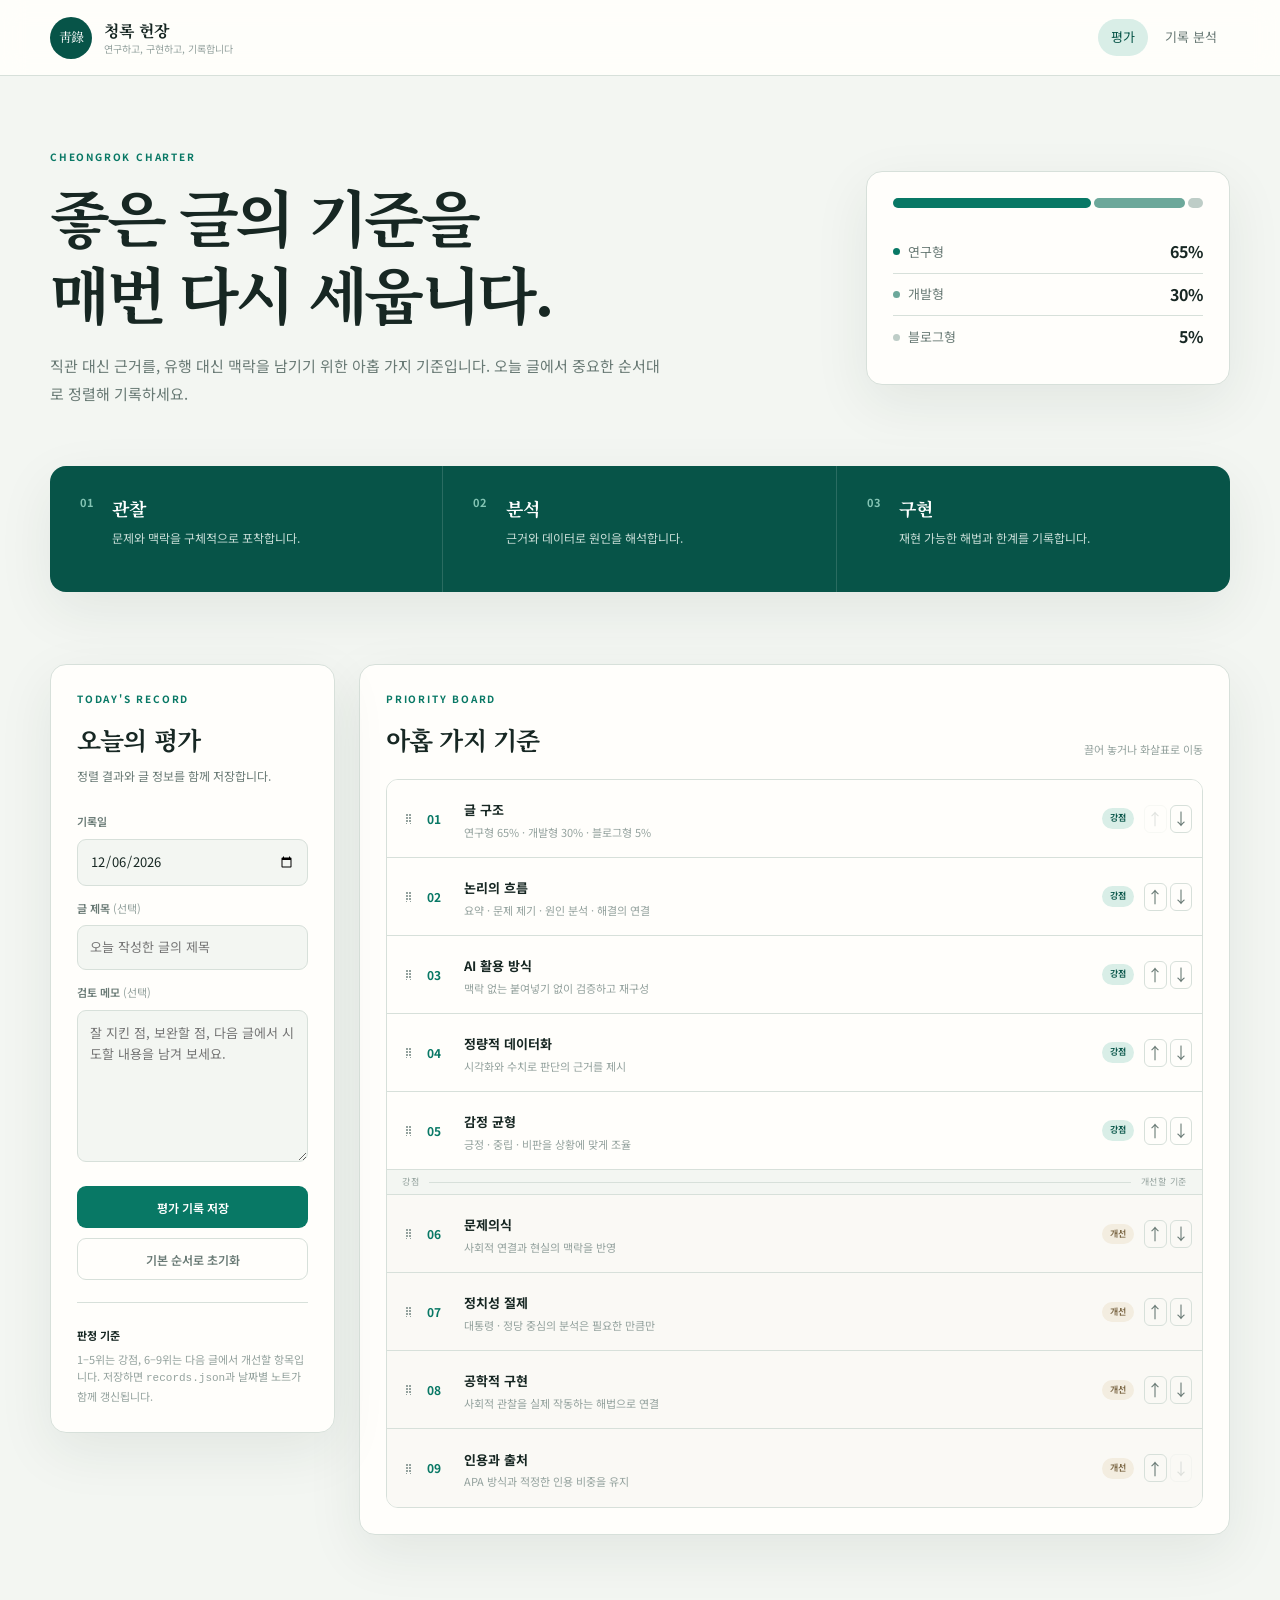
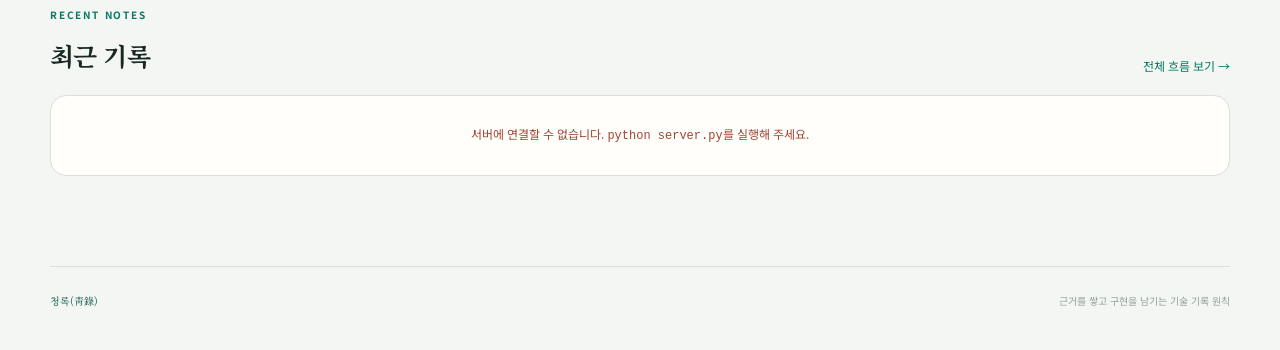
==== commit 952f8e77: "[FEAT] build an automated agent for velog" ====
--- a/velog/index.html
+++ b/velog/index.html
@@ -2,825 +2,86 @@
 <html lang="ko">
   <head>
     <meta charset="UTF-8" />
-    <meta name="viewport" content="width=device-width, initial-scale=1.0" />
-    <title>청록(靑錄) 헌장 평가 일지</title>
-    <link
-      href="https://fonts.googleapis.com/css2?family=Noto+Serif+KR:wght@400;600&family=Noto+Sans+KR:wght@300;400;500&display=swap"
-      rel="stylesheet"
-    />
-    <style>
-      :root {
-        --bg: #f5f4f0;
-        --sur: #ffffff;
-        --sur2: #eeebe4;
-        --bd: #ddd9d0;
-        --bd2: #bfb9ae;
-        --tx: #1c1a17;
-        --tx2: #6b665e;
-        --tx3: #a8a29a;
-        --teal: #1d9e75;
-        --teal-bg: #e1f5ee;
-        --teal-dk: #085041;
-        --r: 10px;
-        --rs: 6px;
-      }
-      * {
-        box-sizing: border-box;
-        margin: 0;
-        padding: 0;
-      }
-      body {
-        font-family: "Noto Sans KR", sans-serif;
-        background: var(--bg);
-        color: var(--tx);
-        min-height: 100vh;
-      }
-
-      /* header */
-      header {
-        background: var(--sur);
-        border-bottom: 1px solid var(--bd);
-        padding: 15px 32px;
-        display: flex;
-        align-items: baseline;
-        gap: 14px;
-      }
-      header h1 {
-        font-family: "Noto Serif KR", serif;
-        font-size: 19px;
-        font-weight: 600;
-        letter-spacing: -0.2px;
-      }
-      header .sub {
-        font-size: 12px;
-        color: var(--tx3);
-      }
-      header nav {
-        margin-left: auto;
-        display: flex;
-        gap: 8px;
-      }
-      header nav a {
-        font-size: 12px;
-        color: var(--teal);
-        text-decoration: none;
-        border: 1px solid var(--teal);
-        padding: 4px 10px;
-        border-radius: var(--rs);
-      }
-      header nav a:hover {
-        background: var(--teal-bg);
-      }
-
-      /* layout */
-      .layout {
-        display: flex;
-        gap: 24px;
-        max-width: 820px;
-        margin: 0 auto;
-        padding: 28px 20px 60px;
-        align-items: flex-start;
-      }
-
-      /* sidebar */
-      .side {
-        flex: 0 0 188px;
-        display: flex;
-        flex-direction: column;
-        gap: 10px;
-        position: sticky;
-        top: 24px;
-      }
-      .side label {
-        font-size: 11px;
-        color: var(--tx3);
-        display: block;
-        margin-bottom: 3px;
-      }
-      .side input {
-        width: 100%;
-        padding: 7px 10px;
-        border: 1px solid var(--bd);
-        border-radius: var(--rs);
-        font-size: 13px;
-        font-family: "Noto Sans KR", sans-serif;
-        background: var(--sur);
-        color: var(--tx);
-      }
-      .side input:focus {
-        outline: none;
-        border-color: var(--teal);
-      }
-      .btn-save {
-        width: 100%;
-        padding: 9px;
-        background: var(--teal);
-        color: #fff;
-        border: none;
-        border-radius: var(--rs);
-        font-size: 13px;
-        font-weight: 500;
-        font-family: "Noto Sans KR", sans-serif;
-        cursor: pointer;
-        transition: background 0.12s;
-      }
-      .btn-save:hover {
-        background: #178c64;
-      }
-      .btn-save:disabled {
-        background: var(--bd2);
-        cursor: not-allowed;
-      }
-      .btn-reset {
-        width: 100%;
-        padding: 7px;
-        background: transparent;
-        color: var(--tx2);
-        border: 1px solid var(--bd);
-        border-radius: var(--rs);
-        font-size: 12px;
-        font-family: "Noto Sans KR", sans-serif;
-        cursor: pointer;
-      }
-      .btn-reset:hover {
-        background: var(--sur2);
-      }
-      .stat {
-        font-size: 11px;
-        padding: 7px 10px;
-        border-radius: var(--rs);
-        display: none;
-        line-height: 1.6;
-      }
-      .stat.ok {
-        display: block;
-        background: var(--teal-bg);
-        color: var(--teal-dk);
-      }
-      .stat.err {
-        display: block;
-        background: #faece7;
-        color: #712b13;
-      }
-      .side-note {
-        font-size: 11px;
-        color: var(--tx3);
-        line-height: 1.7;
-        background: var(--sur2);
-        border-radius: var(--rs);
-        padding: 10px 11px;
-      }
-
-      /* board */
-      .board-col {
-        flex: 1;
-        min-width: 0;
-      }
-      .zone-hint {
-        font-size: 11px;
-        color: var(--tx3);
-        margin-bottom: 6px;
-      }
-
-      .lst {
-        border-radius: var(--r);
-        overflow: hidden;
-        border: 1px solid var(--bd);
-      }
-
-      /* row */
-      .irow {
-        display: flex;
-        align-items: center;
-        border-bottom: 1px solid var(--bd);
-        cursor: grab;
-        transition:
-          background 0.1s,
-          box-shadow 0.1s,
-          opacity 0.1s;
-        user-select: none;
-      }
-      .irow:last-child {
-        border-bottom: none;
-      }
-      .irow.tp {
-        background: var(--sur);
-      }
-      .irow.bt {
-        background: var(--sur2);
-      }
-
-      /* drag state */
-      .irow.dragging {
-        opacity: 0.4;
-        cursor: grabbing;
-      }
-      .irow.drag-over {
-        box-shadow: inset 0 2px 0 var(--teal);
-      }
-
-      /* drag handle */
-      .drag-handle {
-        width: 24px;
-        flex-shrink: 0;
-        display: flex;
-        align-items: center;
-        justify-content: center;
-        align-self: stretch;
-        cursor: grab;
-        color: var(--tx3);
-        font-size: 12px;
-        opacity: 0.4;
-        transition: opacity 0.1s;
-      }
-      .irow:hover .drag-handle {
-        opacity: 0.8;
-      }
-
-      .rk-col {
-        width: 34px;
-        flex-shrink: 0;
-        font-size: 12px;
-        font-variant-numeric: tabular-nums;
-        align-self: stretch;
-        display: flex;
-        align-items: center;
-        justify-content: center;
-        border-right: 1px solid var(--bd);
-      }
-      .irow.tp .rk-col {
-        color: var(--teal);
-        font-weight: 500;
-      }
-      .irow.bt .rk-col {
-        color: var(--tx3);
-      }
-
-      .card-body {
-        flex: 1;
-        padding: 10px 13px;
-        min-width: 0;
-      }
-      .card-name {
-        font-size: 13px;
-        font-weight: 500;
-        color: var(--tx);
-        margin-bottom: 2px;
-      }
-      .card-desc {
-        font-size: 11px;
-        color: var(--tx3);
-        line-height: 1.4;
-      }
-      .badge {
-        font-size: 10px;
-        padding: 1px 7px;
-        border-radius: 20px;
-        margin-left: 6px;
-        vertical-align: middle;
-      }
-      .bg {
-        background: var(--teal-bg);
-        color: var(--teal-dk);
-      }
-      .bbd {
-        background: #e2dfd7;
-        color: #5f5a52;
-      }
-
-      .arr-col {
-        display: flex;
-        flex-direction: column;
-        gap: 3px;
-        padding: 7px 8px;
-        flex-shrink: 0;
-      }
-      .arr {
-        width: 28px;
-        height: 28px;
-        border-radius: var(--rs);
-        border: 1px solid var(--bd);
-        background: transparent;
-        cursor: pointer;
-        display: flex;
-        align-items: center;
-        justify-content: center;
-        color: var(--tx2);
-        font-size: 14px;
-        line-height: 1;
-        transition:
-          background 0.1s,
-          border-color 0.1s;
-      }
-      .arr:hover:not(:disabled) {
-        background: var(--sur2);
-        border-color: var(--bd2);
-      }
-      .arr:active:not(:disabled) {
-        transform: scale(0.9);
-      }
-      .arr:disabled {
-        opacity: 0.18;
-        cursor: default;
-        pointer-events: none;
-      }
-
-      /* divider */
-      .dvb {
-        display: flex;
-        align-items: center;
-        gap: 8px;
-        padding: 5px 12px;
-        border-bottom: 1px solid var(--bd);
-        background: var(--bg);
-        /* 드래그 타깃 아님 */
-        pointer-events: none;
-      }
-      .dvl {
-        flex: 1;
-        height: 1px;
-        background: var(--bd2);
-      }
-      .dvt {
-        font-size: 10px;
-        color: var(--tx3);
-        white-space: nowrap;
-      }
-
-      /* hint */
-      .drag-hint {
-        font-size: 11px;
-        color: var(--tx3);
-        text-align: center;
-        margin-top: 7px;
-      }
-
-      /* history */
-      .hist-wrap {
-        margin-top: 1.5rem;
-      }
-      .hist-title {
-        font-size: 13px;
-        font-weight: 500;
-        color: var(--tx2);
-        margin-bottom: 8px;
-      }
-      .hist-box {
-        background: var(--sur);
-        border: 1px solid var(--bd);
-        border-radius: var(--r);
-        overflow: hidden;
-      }
-      .hrow {
-        display: flex;
-        align-items: flex-start;
-        gap: 12px;
-        padding: 9px 14px;
-        border-bottom: 1px solid var(--bd);
-        font-size: 11px;
-      }
-      .hrow:last-child {
-        border-bottom: none;
-      }
-      .hd {
-        min-width: 86px;
-        color: var(--tx3);
-        line-height: 1.7;
-      }
-      .htt {
-        font-size: 12px;
-        font-weight: 500;
-        color: var(--tx);
-        margin-bottom: 4px;
-      }
-      .chips {
-        display: flex;
-        flex-wrap: wrap;
-        gap: 3px;
-      }
-      .chip {
-        padding: 1px 7px;
-        border-radius: 20px;
-        font-size: 10px;
-      }
-      .cg {
-        background: var(--teal-bg);
-        color: var(--teal-dk);
-      }
-      .cb {
-        background: #e2dfd7;
-        color: #5f5a52;
-      }
-      .hempty {
-        padding: 14px;
-        font-size: 12px;
-        color: var(--tx3);
-      }
-
-      @media (max-width: 600px) {
-        .layout {
-          flex-direction: column;
-          padding: 14px 12px 48px;
-        }
-        .side {
-          flex: none;
-          width: 100%;
-          position: static;
-          flex-direction: row;
-          flex-wrap: wrap;
-        }
-        .side input {
-          width: auto;
-          flex: 1;
-        }
-        .btn-save,
-        .btn-reset {
-          width: auto;
-          flex: 1;
-        }
-      }
-    </style>
+    <meta name="viewport" content="width=device-width, initial-scale=1" />
+    <meta name="description" content="청록 헌장에 따라 글의 연구성·개발성·기록성을 점검하고 변화 과정을 기록합니다." />
+    <title>청록 헌장 · 평가 일지</title>
+    <link rel="stylesheet" href="assets/styles.css" />
+    <script src="assets/charter.js" defer></script>
+    <script src="assets/app.js" defer></script>
   </head>
   <body>
-    <header>
-      <h1>청록(靑錄) 헌장 평가 일지</h1>
-      <span class="sub">9개 항목을 순위로 정렬하고 기록하세요</span>
-      <nav>
-        <a href="history.html">기록 히스토리 →</a>
+    <a class="skip-link" href="#evaluation">평가 영역으로 바로가기</a>
+    <header class="site-header">
+      <a class="brand" href="index.html" aria-label="청록 헌장 홈">
+        <span class="brand-mark">靑錄</span>
+        <span><strong>청록 헌장</strong><small>연구하고, 구현하고, 기록합니다</small></span>
+      </a>
+      <nav aria-label="주요 메뉴">
+        <a class="nav-link active" href="index.html" aria-current="page">평가</a>
+        <a class="nav-link" href="history.html">기록 분석</a>
       </nav>
     </header>
 
-    <div class="layout">
-      <!-- 사이드바 -->
-      <div class="side">
+    <main class="page-shell">
+      <section class="hero" aria-labelledby="hero-title">
         <div>
-          <label>기록일</label>
-          <input type="date" id="rec-date" />
+          <p class="eyebrow">CHEONGROK CHARTER</p>
+          <h1 id="hero-title">좋은 글의 기준을<br />매번 다시 세웁니다.</h1>
+          <p class="hero-copy">직관 대신 근거를, 유행 대신 맥락을 남기기 위한 아홉 가지 기준입니다. 오늘 글에서 중요한 순서대로 정렬해 기록하세요.</p>
         </div>
-        <div>
-          <label>글 제목 (선택)</label>
-          <input type="text" id="rec-title" placeholder="오늘 글 제목" />
+        <div class="ratio-card" aria-label="글 구성 권장 비율">
+          <div class="ratio-visual" aria-hidden="true"><span style="--ratio:65"></span><span style="--ratio:30"></span><span style="--ratio:5"></span></div>
+          <dl class="ratio-list">
+            <div><dt><i class="dot research"></i>연구형</dt><dd>65%</dd></div>
+            <div><dt><i class="dot build"></i>개발형</dt><dd>30%</dd></div>
+            <div><dt><i class="dot log"></i>블로그형</dt><dd>5%</dd></div>
+          </dl>
         </div>
-        <button class="btn-save" id="btn-save" onclick="saveRecord()">
-          저장
-        </button>
-        <button class="btn-reset" onclick="resetOrder()">순서 초기화</button>
-        <div class="stat" id="stat"></div>
-        <div class="side-note">
-          드래그하거나 ↑ ↓ 버튼으로 순위를 조정하세요.<br />
-          1~5위 → 양호 (흰색)<br />
-          6~9위 → 개선 필요 (회색)<br /><br />
-          저장하면 <code>data/records.json</code>에 누적됩니다.
+      </section>
+
+      <section class="process" aria-label="글의 3단 구성">
+        <article><span>01</span><div><strong>관찰</strong><p>문제와 맥락을 구체적으로 포착합니다.</p></div></article>
+        <article><span>02</span><div><strong>분석</strong><p>근거와 데이터로 원인을 해석합니다.</p></div></article>
+        <article><span>03</span><div><strong>구현</strong><p>재현 가능한 해법과 한계를 기록합니다.</p></div></article>
+      </section>
+
+      <section class="workspace" id="evaluation" aria-labelledby="evaluation-title">
+        <aside class="record-panel">
+          <p class="section-kicker">TODAY'S RECORD</p>
+          <h2 id="evaluation-title">오늘의 평가</h2>
+          <p class="muted">정렬 결과와 글 정보를 함께 저장합니다.</p>
+          <form id="record-form">
+            <label for="rec-date">기록일</label>
+            <input type="date" id="rec-date" required />
+            <label for="rec-title">글 제목 <span>(선택)</span></label>
+            <input type="text" id="rec-title" maxlength="120" placeholder="오늘 작성한 글의 제목" />
+            <label for="rec-note">검토 메모 <span>(선택)</span></label>
+            <textarea id="rec-note" maxlength="3000" rows="6" placeholder="잘 지킨 점, 보완할 점, 다음 글에서 시도할 내용을 남겨 보세요."></textarea>
+            <button class="button primary" id="btn-save" type="submit">평가 기록 저장</button>
+            <button class="button secondary" id="btn-reset" type="button">기본 순서로 초기화</button>
+          </form>
+          <div class="status" id="status" role="status" aria-live="polite"></div>
+          <div class="panel-note"><strong>판정 기준</strong><p>1–5위는 강점, 6–9위는 다음 글에서 개선할 항목입니다. 저장하면 <code>records.json</code>과 날짜별 노트가 함께 갱신됩니다.</p></div>
+        </aside>
+
+        <div class="ranking-panel">
+          <div class="section-head">
+            <div><p class="section-kicker">PRIORITY BOARD</p><h2>아홉 가지 기준</h2></div>
+            <p>끌어 놓거나 화살표로 이동</p>
+          </div>
+          <div class="ranking-list" id="ranking-list" aria-label="평가 기준 우선순위"></div>
         </div>
-      </div>
+      </section>
 
-      <!-- 보드 -->
-      <div class="board-col">
-        <div class="zone-hint">1~5위 양호 &nbsp;/&nbsp; 6~9위 개선 필요</div>
-        <div class="lst" id="lst"></div>
-        <div class="drag-hint">드래그 또는 ↑ ↓ 버튼으로 순위를 조정하세요</div>
+      <section class="recent-section" aria-labelledby="recent-title">
+        <div class="section-head">
+          <div><p class="section-kicker">RECENT NOTES</p><h2 id="recent-title">최근 기록</h2></div>
+          <a class="text-link" href="history.html">전체 흐름 보기 →</a>
+        </div>
+        <div class="record-list" id="recent-records"><p class="empty">기록을 불러오는 중입니다.</p></div>
+      </section>
+    </main>
 
-        <div class="hist-wrap">
-          <div class="hist-title">최근 기록</div>
-          <div class="hist-box" id="hist"></div>
-        </div>
-      </div>
-    </div>
-
-    <script>
-      var ITEMS = [
-        {
-          id: "structure",
-          name: "글 구조",
-          desc: "연구형 65% / 개발형 30% / 블로그형 5%",
-        },
-        {
-          id: "logic",
-          name: "논리적 흐름",
-          desc: "요약→문제의식→원인분석→해결책",
-        },
-        { id: "ai", name: "AI 활용 방식", desc: "맥락 없는 붙여넣기 금지" },
-        { id: "data", name: "정량적 데이터화", desc: "시각화·수치 근거 활용" },
-        { id: "tone", name: "감정 톤", desc: "긍정·중립·비판적 어휘 균형" },
-        {
-          id: "problem",
-          name: "문제의식",
-          desc: "심리학적 연결·사회적 맥락 반영",
-        },
-        { id: "politics", name: "정치학", desc: "대통령·정당 분석 최소화" },
-        {
-          id: "engineering",
-          name: "공학",
-          desc: "심리학적 관찰 + 공학 구현 한 쌍",
-        },
-        { id: "citation", name: "인용", desc: "APA 방식, 적절한 비중" },
-      ];
-
-      var order = ITEMS.map(function (i) {
-        return i.id;
-      });
-
-      function getItem(id) {
-        for (var i = 0; i < ITEMS.length; i++) {
-          if (ITEMS[i].id === id) return ITEMS[i];
-        }
-        return null;
-      }
-
-      /* ── drag and drop state ── */
-      var dragSrcIdx = null;
-
-      function onDragStart(e, idx) {
-        dragSrcIdx = idx;
-        e.dataTransfer.effectAllowed = "move";
-        e.dataTransfer.setData("text/plain", idx);
-        /* slight delay before setting opacity (prevents Chrome flicker) */
-        setTimeout(function () {
-          var rows = document.querySelectorAll(".irow[data-idx]");
-          rows.forEach(function (r) {
-            if (parseInt(r.dataset.idx) === idx) r.classList.add("dragging");
-          });
-        }, 0);
-      }
-
-      function onDragOver(e, idx) {
-        e.preventDefault();
-        e.dataTransfer.dropEffect = "move";
-        /* show drag-over state */
-        document.querySelectorAll(".irow[data-idx]").forEach(function (r) {
-          r.classList.remove("drag-over");
-        });
-        var rows = document.querySelectorAll(".irow[data-idx]");
-        rows.forEach(function (r) {
-          if (parseInt(r.dataset.idx) === idx) r.classList.add("drag-over");
-        });
-      }
-
-      function onDragEnd() {
-        document.querySelectorAll(".irow[data-idx]").forEach(function (r) {
-          r.classList.remove("dragging", "drag-over");
-        });
-        dragSrcIdx = null;
-      }
-
-      function onDrop(e, targetIdx) {
-        e.preventDefault();
-        if (dragSrcIdx === null || dragSrcIdx === targetIdx) {
-          onDragEnd();
-          return;
-        }
-
-        /* reorder array */
-        var moved = order.splice(dragSrcIdx, 1)[0];
-        order.splice(targetIdx, 0, moved);
-
-        onDragEnd();
-        render();
-      }
-
-      /* ── render ── */
-      function render() {
-        var lst = document.getElementById("lst");
-        lst.innerHTML = "";
-
-        for (var idx = 0; idx < order.length; idx++) {
-          var id = order[idx];
-          var item = getItem(id);
-          var rank = idx + 1;
-          var isTop = rank <= 5;
-
-          /* divider line */
-          if (rank === 6) {
-            var dv = document.createElement("div");
-            dv.className = "dvb";
-            dv.innerHTML =
-              '<div class="dvl"></div><span class="dvt">▲ 양호 &nbsp;|&nbsp; 개선 필요 ▼</span><div class="dvl"></div>';
-            lst.appendChild(dv);
-          }
-
-          var row = document.createElement("div");
-          row.className = "irow " + (isTop ? "tp" : "bt");
-          row.setAttribute("draggable", "true");
-          row.dataset.idx = idx;
-
-          /* bind drag events (IIFE to capture idx) */
-          (function (i) {
-            row.addEventListener("dragstart", function (e) {
-              onDragStart(e, i);
-            });
-            row.addEventListener("dragover", function (e) {
-              onDragOver(e, i);
-            });
-            row.addEventListener("dragleave", function () {
-              row.classList.remove("drag-over");
-            });
-            row.addEventListener("dragend", onDragEnd);
-            row.addEventListener("drop", function (e) {
-              onDrop(e, i);
-            });
-          })(idx);
-
-          /* drag handle icon */
-          var handle = document.createElement("div");
-          handle.className = "drag-handle";
-          handle.innerHTML = "&#8942;&#8942;"; /* ⋮⋮ */
-          handle.title = "드래그로 이동";
-
-          /* ranking number */
-          var rk = document.createElement("div");
-          rk.className = "rk-col";
-          rk.textContent = rank;
-
-          /* card body */
-          var body = document.createElement("div");
-          body.className = "card-body";
-          body.innerHTML =
-            '<div class="card-name">' +
-            item.name +
-            '<span class="badge ' +
-            (isTop ? "bg" : "bbd") +
-            '">' +
-            (isTop ? "양호" : "개선") +
-            "</span>" +
-            "</div>" +
-            '<div class="card-desc">' +
-            item.desc +
-            "</div>";
-
-          /* button column (as is) */
-          var ac = document.createElement("div");
-          ac.className = "arr-col";
-
-          var up = document.createElement("button");
-          up.className = "arr";
-          up.setAttribute("aria-label", item.name + " 위로");
-          up.innerHTML = "&#8593;";
-          if (idx === 0) up.disabled = true;
-          (function (i) {
-            up.onclick = function (e) {
-              e.stopPropagation();
-              var t = order[i - 1];
-              order[i - 1] = order[i];
-              order[i] = t;
-              render();
-            };
-          })(idx);
-
-          var dn = document.createElement("button");
-          dn.className = "arr";
-          dn.setAttribute("aria-label", item.name + " 아래로");
-          dn.innerHTML = "&#8595;";
-          if (idx === order.length - 1) dn.disabled = true;
-          (function (i) {
-            dn.onclick = function (e) {
-              e.stopPropagation();
-              var t = order[i + 1];
-              order[i + 1] = order[i];
-              order[i] = t;
-              render();
-            };
-          })(idx);
-
-          ac.appendChild(up);
-          ac.appendChild(dn);
-
-          row.appendChild(handle);
-          row.appendChild(rk);
-          row.appendChild(body);
-          row.appendChild(ac);
-          lst.appendChild(row);
-        }
-      }
-
-      //* save / history (as is) */
-      async function saveRecord() {
-        var date = document.getElementById("rec-date").value;
-        var title = document.getElementById("rec-title").value.trim();
-        if (!date) {
-          setStat("날짜를 선택해 주세요.", "err");
-          return;
-        }
-
-        var ranking = [];
-        for (var i = 0; i < order.length; i++) {
-          var item = getItem(order[i]);
-          ranking.push({
-            rank: i + 1,
-            id: order[i],
-            name: item.name,
-            zone: i < 5 ? "good" : "bad",
-          });
-        }
-        var entry = {
-          date: date,
-          title: title,
-          ranking: ranking,
-          savedAt: new Date().toISOString(),
-        };
-
-        var btn = document.getElementById("btn-save");
-        btn.disabled = true;
-        btn.textContent = "저장 중...";
-
-        try {
-          var res = await fetch("/api/records", {
-            method: "POST",
-            headers: { "Content-Type": "application/json" },
-            body: JSON.stringify(entry),
-          });
-          var json = await res.json();
-          if (json.ok) {
-            setStat("저장 완료 (누적 " + json.total + "개)", "ok");
-            loadHist();
-          } else {
-            setStat("저장 실패", "err");
-          }
-        } catch (e) {
-          setStat("서버 미연결 — python server.py 실행 확인", "err");
-        }
-
-        btn.disabled = false;
-        btn.textContent = "저장";
-      }
-
-      function setStat(msg, type) {
-        var el = document.getElementById("stat");
-        el.textContent = msg;
-        el.className = "stat " + type;
-        if (type === "ok")
-          setTimeout(function () {
-            el.className = "stat";
-          }, 3000);
-      }
-
-      function resetOrder() {
-        order = ITEMS.map(function (i) {
-          return i.id;
-        });
-        render();
-      }
-
-      async function loadHist() {
-        var el = document.getElementById("hist");
-        try {
-          var res = await fetch("/api/records");
-          var recs = await res.json();
-          if (!recs.length) {
-            el.innerHTML =
-              '<div class="hempty">아직 저장된 기록이 없습니다.</div>';
-            return;
-          }
-          var recent = recs.slice().reverse().slice(0, 8);
-          var html = "";
-          for (var i = 0; i < recent.length; i++) {
-            var r = recent[i];
-            var ranking = r.ranking || [];
-            var gc = "",
-              bc = "";
-            for (var j = 0; j < ranking.length; j++) {
-              var x = ranking[j];
-              if (x.zone === "good")
-                gc +=
-                  '<span class="chip cg">' + x.rank + ". " + x.name + "</span>";
-              else
-                bc +=
-                  '<span class="chip cb">' + x.rank + ". " + x.name + "</span>";
-            }
-            html +=
-              '<div class="hrow">' +
-              '<div class="hd">' +
-              r.date +
-              "</div>" +
-              "<div>" +
-              (r.title ? '<div class="htt">' + r.title + "</div>" : "") +
-              '<div class="chips">' +
-              gc +
-              bc +
-              "</div>" +
-              "</div>" +
-              "</div>";
-          }
-          el.innerHTML = html;
-        } catch (e) {
-          el.innerHTML =
-            '<div class="hempty">서버 미연결 — python server.py 실행 확인</div>';
-        }
-      }
-
-      /* ── 초기화 ── */
-      var today = new Date();
-      var pad = function (n) {
-        return String(n).padStart(2, "0");
-      };
-      document.getElementById("rec-date").value =
-        today.getFullYear() +
-        "-" +
-        pad(today.getMonth() + 1) +
-        "-" +
-        pad(today.getDate());
-
-      render();
-      loadHist();
-    </script>
+    <footer><span>청록(靑錄)</span><p>근거를 쌓고 구현을 남기는 기술 기록 원칙</p></footer>
   </body>
 </html>
--- a/velog/assets/styles.css
+++ b/velog/assets/styles.css
@@ -0,0 +1,178 @@
+@import url("https://fonts.googleapis.com/css2?family=Noto+Sans+KR:wght@400;500;600;700&family=Noto+Serif+KR:wght@600;700&display=swap");
+
+:root {
+  --ink: #172723;
+  --muted: #697a75;
+  --faint: #94a29e;
+  --paper: #f3f6f2;
+  --surface: #fffefb;
+  --surface-2: #e9f0eb;
+  --line: #d7e0da;
+  --teal: #087865;
+  --teal-dark: #075448;
+  --teal-soft: #d9eee7;
+  --amber-soft: #f3ede0;
+  --danger: #a44435;
+  --radius: 16px;
+  --shadow: 0 18px 55px rgba(20, 50, 42, 0.08);
+}
+
+* { box-sizing: border-box; }
+html { scroll-behavior: smooth; }
+body { margin: 0; min-width: 320px; background: var(--paper); color: var(--ink); font-family: "Noto Sans KR", sans-serif; line-height: 1.6; }
+button, input, textarea { font: inherit; }
+a { color: inherit; }
+.skip-link { position: fixed; left: 12px; top: -60px; z-index: 100; padding: 10px 14px; background: var(--ink); color: white; border-radius: 8px; }
+.skip-link:focus { top: 12px; }
+
+.site-header { height: 76px; padding: 0 max(24px, calc((100vw - 1180px) / 2)); display: flex; align-items: center; justify-content: space-between; background: rgba(255, 254, 251, 0.92); border-bottom: 1px solid var(--line); backdrop-filter: blur(12px); position: sticky; top: 0; z-index: 20; }
+.brand { display: flex; align-items: center; gap: 12px; text-decoration: none; }
+.brand-mark { width: 42px; height: 42px; display: grid; place-items: center; border-radius: 50%; background: var(--teal-dark); color: white; font-family: "Noto Serif KR", serif; font-size: 13px; letter-spacing: -1px; }
+.brand strong, .brand small { display: block; }
+.brand strong { font-family: "Noto Serif KR", serif; font-size: 16px; }
+.brand small { margin-top: -2px; color: var(--faint); font-size: 10px; }
+nav { display: flex; gap: 4px; }
+.nav-link { padding: 8px 13px; color: var(--muted); border-radius: 999px; text-decoration: none; font-size: 13px; }
+.nav-link:hover, .nav-link.active { background: var(--teal-soft); color: var(--teal-dark); }
+
+.page-shell { width: min(1180px, calc(100% - 40px)); margin: 0 auto; }
+.hero, .history-hero { min-height: 390px; display: grid; grid-template-columns: 1.35fr 0.65fr; gap: 60px; align-items: center; padding: 72px 0 58px; }
+.eyebrow, .section-kicker { margin: 0 0 12px; color: var(--teal); font-size: 10px; font-weight: 700; letter-spacing: 0.18em; }
+h1, h2, h3, p { margin-top: 0; }
+h1 { margin-bottom: 20px; font-family: "Noto Serif KR", serif; font-size: clamp(36px, 5vw, 62px); line-height: 1.25; letter-spacing: -0.055em; }
+h2 { margin-bottom: 0; font-family: "Noto Serif KR", serif; font-size: 25px; letter-spacing: -0.035em; }
+.hero-copy { max-width: 620px; margin-bottom: 0; color: var(--muted); font-size: 15px; line-height: 1.85; }
+.ratio-card { padding: 26px; background: var(--surface); border: 1px solid var(--line); border-radius: var(--radius); box-shadow: var(--shadow); }
+.ratio-visual { height: 10px; display: flex; gap: 3px; margin-bottom: 23px; }
+.ratio-visual span { flex: var(--ratio); border-radius: 99px; background: var(--teal); }
+.ratio-visual span:nth-child(2) { background: #6ca89a; }
+.ratio-visual span:nth-child(3) { background: #becdc7; }
+.ratio-list { margin: 0; }
+.ratio-list div { display: flex; justify-content: space-between; padding: 8px 0; border-bottom: 1px solid var(--line); }
+.ratio-list div:last-child { border: 0; }
+.ratio-list dt { display: flex; align-items: center; gap: 8px; color: var(--muted); font-size: 13px; }
+.ratio-list dd { margin: 0; font-weight: 700; font-variant-numeric: tabular-nums; }
+.dot { width: 7px; height: 7px; border-radius: 50%; background: var(--teal); }
+.dot.build { background: #6ca89a; } .dot.log { background: #becdc7; }
+
+.process { display: grid; grid-template-columns: repeat(3, 1fr); margin-bottom: 72px; background: var(--teal-dark); border-radius: var(--radius); color: white; overflow: hidden; box-shadow: var(--shadow); }
+.process article { min-height: 126px; display: flex; gap: 18px; padding: 28px 30px; border-right: 1px solid rgba(255,255,255,.14); }
+.process article:last-child { border-right: 0; }
+.process article > span { color: #84c4b4; font: 700 11px/1.6 "Noto Sans KR", sans-serif; letter-spacing: .1em; }
+.process strong { font-family: "Noto Serif KR", serif; font-size: 18px; }
+.process p { margin: 5px 0 0; color: #c8ddd7; font-size: 12px; }
+
+.workspace { display: grid; grid-template-columns: 285px 1fr; gap: 24px; align-items: start; margin-bottom: 72px; }
+.record-panel, .ranking-panel, .analysis-card { background: var(--surface); border: 1px solid var(--line); border-radius: var(--radius); box-shadow: var(--shadow); }
+.record-panel { position: sticky; top: 100px; padding: 26px; }
+.record-panel .muted { margin: 7px 0 22px; color: var(--muted); font-size: 12px; }
+form { display: grid; gap: 8px; }
+label { margin-top: 6px; color: var(--muted); font-size: 11px; font-weight: 600; }
+label span { color: var(--faint); font-weight: 400; }
+input, textarea { width: 100%; padding: 11px 12px; background: var(--paper); border: 1px solid var(--line); border-radius: 9px; color: var(--ink); font-size: 13px; }
+textarea { min-height: 118px; resize: vertical; line-height: 1.65; }
+input:focus, textarea:focus { outline: 3px solid var(--teal-soft); border-color: var(--teal); }
+.button { min-height: 42px; margin-top: 8px; border: 0; border-radius: 9px; cursor: pointer; font-size: 12px; font-weight: 600; }
+.button.primary { margin-top: 16px; background: var(--teal); color: white; }
+.button.primary:hover { background: var(--teal-dark); }
+.button.secondary { margin-top: 2px; background: transparent; border: 1px solid var(--line); color: var(--muted); }
+.button:disabled { opacity: .5; cursor: wait; }
+.status { display: none; margin-top: 12px; padding: 9px 11px; border-radius: 8px; font-size: 11px; }
+.status.visible { display: block; }
+.status.success { background: var(--teal-soft); color: var(--teal-dark); }
+.status.error { background: #f8e5e1; color: var(--danger); }
+.status.neutral { background: var(--surface-2); color: var(--muted); }
+.panel-note { margin-top: 22px; padding-top: 18px; border-top: 1px solid var(--line); }
+.panel-note strong { font-size: 11px; }
+.panel-note p { margin: 4px 0 0; color: var(--faint); font-size: 11px; }
+
+.ranking-panel { padding: 26px; }
+.section-head { display: flex; align-items: end; justify-content: space-between; gap: 20px; margin-bottom: 20px; }
+.section-head p:last-child { margin: 0; color: var(--faint); font-size: 11px; }
+.ranking-list { border: 1px solid var(--line); border-radius: 12px; overflow: hidden; }
+.rank-row { display: grid; grid-template-columns: 25px 44px 1fr auto 68px; align-items: center; min-height: 78px; background: var(--surface); border-bottom: 1px solid var(--line); transition: .15s ease; }
+.rank-row.improve { background: #faf9f5; }
+.rank-row:last-child { border-bottom: 0; }
+.rank-row:focus { outline: 3px solid var(--teal-soft); outline-offset: -3px; }
+.rank-row.dragging { opacity: .4; }
+.rank-row.drag-over { box-shadow: inset 0 3px 0 var(--teal); }
+.drag-grip { color: var(--faint); text-align: right; cursor: grab; }
+.rank-number { color: var(--teal); text-align: center; font: 700 12px/1 "Noto Sans KR", sans-serif; font-variant-numeric: tabular-nums; }
+.rank-copy { min-width: 0; padding: 12px 8px; }
+.rank-copy strong { font-size: 13px; }
+.rank-copy p { margin: 2px 0 0; overflow: hidden; color: var(--faint); font-size: 11px; text-overflow: ellipsis; white-space: nowrap; }
+.zone-badge, .chip { border-radius: 999px; font-size: 9px; }
+.zone-badge { padding: 3px 8px; background: var(--teal-soft); color: var(--teal-dark); font-weight: 600; }
+.improve .zone-badge { background: var(--amber-soft); color: #7c6846; }
+.rank-actions { display: flex; gap: 3px; padding: 0 10px; }
+.rank-actions button { width: 25px; height: 28px; padding: 0; background: transparent; border: 1px solid var(--line); border-radius: 6px; color: var(--muted); cursor: pointer; }
+.rank-actions button:hover:not(:disabled) { border-color: var(--teal); color: var(--teal); }
+.rank-actions button:disabled { opacity: .2; }
+.rank-divider { display: flex; align-items: center; gap: 10px; padding: 5px 15px; background: var(--paper); border-bottom: 1px solid var(--line); color: var(--faint); font-size: 9px; letter-spacing: .06em; }
+.rank-divider i { height: 1px; flex: 1; background: var(--line); }
+
+.recent-section { margin-bottom: 90px; }
+.text-link { color: var(--teal); font-size: 12px; text-decoration: none; }
+.record-list { background: var(--surface); border: 1px solid var(--line); border-radius: var(--radius); overflow: hidden; }
+.record-row { display: grid; grid-template-columns: 120px 1fr; gap: 20px; padding: 20px 24px; border-bottom: 1px solid var(--line); }
+.record-row:last-child { border: 0; }
+.record-row time { color: var(--faint); font-size: 11px; }
+.record-row h3 { margin-bottom: 8px; font-size: 13px; }
+.record-note { margin: 8px 0 0; color: var(--muted); font-size: 11px; white-space: pre-line; }
+.chips { display: flex; flex-wrap: wrap; gap: 4px; }
+.chip { padding: 2px 8px; background: var(--teal-soft); color: var(--teal-dark); }
+.chip.improve { background: var(--amber-soft); color: #7c6846; }
+.empty { margin: 0; padding: 28px; color: var(--faint); font-size: 12px; text-align: center; }
+.error-text { color: var(--danger); }
+
+.history-hero { min-height: 350px; }
+.summary-grid { display: grid; grid-template-columns: repeat(2, 1fr); gap: 10px; }
+.summary-item { padding: 20px; background: var(--surface); border: 1px solid var(--line); border-radius: 12px; }
+.summary-item span { display: block; color: var(--faint); font-size: 10px; }
+.summary-item strong { display: block; margin-top: 5px; color: var(--teal-dark); font: 700 24px/1.3 "Noto Serif KR", serif; }
+.analysis-card { margin-bottom: 22px; padding: 26px; }
+.chart-wrap { min-height: 330px; overflow-x: auto; }
+.trend-svg { display: block; min-width: 760px; width: 100%; height: 330px; }
+.trend-svg text { fill: var(--faint); font: 10px "Noto Sans KR", sans-serif; }
+.chart-legend { display: flex; flex-wrap: wrap; gap: 8px 16px; margin-top: 14px; }
+.legend-item { display: flex; align-items: center; gap: 6px; color: var(--muted); font-size: 10px; }
+.legend-line { width: 14px; height: 3px; border-radius: 2px; }
+.matrix-wrap { overflow-x: auto; }
+table { width: 100%; border-collapse: collapse; font-size: 11px; }
+th, td { padding: 9px; border-bottom: 1px solid var(--line); text-align: center; white-space: nowrap; }
+th { color: var(--faint); font-weight: 500; }
+th:first-child, td:first-child { position: sticky; left: 0; z-index: 1; background: var(--surface); text-align: left; }
+.rank-cell { width: 28px; height: 28px; display: inline-grid; place-items: center; border-radius: 7px; background: var(--amber-soft); color: #7c6846; font-weight: 700; }
+.rank-cell.good { background: var(--teal-soft); color: var(--teal-dark); }
+
+footer { width: min(1180px, calc(100% - 40px)); display: flex; justify-content: space-between; margin: 0 auto; padding: 26px 0 42px; border-top: 1px solid var(--line); color: var(--faint); font-size: 10px; }
+footer span { color: var(--teal-dark); font-family: "Noto Serif KR", serif; }
+footer p { margin: 0; }
+
+@media (max-width: 800px) {
+  .hero, .history-hero { grid-template-columns: 1fr; gap: 30px; padding: 50px 0; }
+  .ratio-card { max-width: none; }
+  .process { grid-template-columns: 1fr; }
+  .process article { min-height: auto; border-right: 0; border-bottom: 1px solid rgba(255,255,255,.14); }
+  .workspace { grid-template-columns: 1fr; }
+  .record-panel { position: static; }
+}
+
+@media (max-width: 560px) {
+  .site-header { height: 66px; padding: 0 14px; }
+  .brand small { display: none; }
+  .brand-mark { width: 36px; height: 36px; }
+  .page-shell { width: min(100% - 24px, 1180px); }
+  h1 { font-size: 36px; }
+  .rank-row { grid-template-columns: 20px 36px 1fr 62px; }
+  .zone-badge { display: none; }
+  .rank-copy p { white-space: normal; }
+  .record-row { grid-template-columns: 1fr; gap: 5px; padding: 17px; }
+  .section-head { align-items: flex-start; }
+  .section-head > p { display: none; }
+  .summary-item { padding: 15px; }
+  footer { display: block; }
+  footer p { margin-top: 4px; }
+}
+
+@media (prefers-reduced-motion: reduce) { * { scroll-behavior: auto !important; transition: none !important; } }
